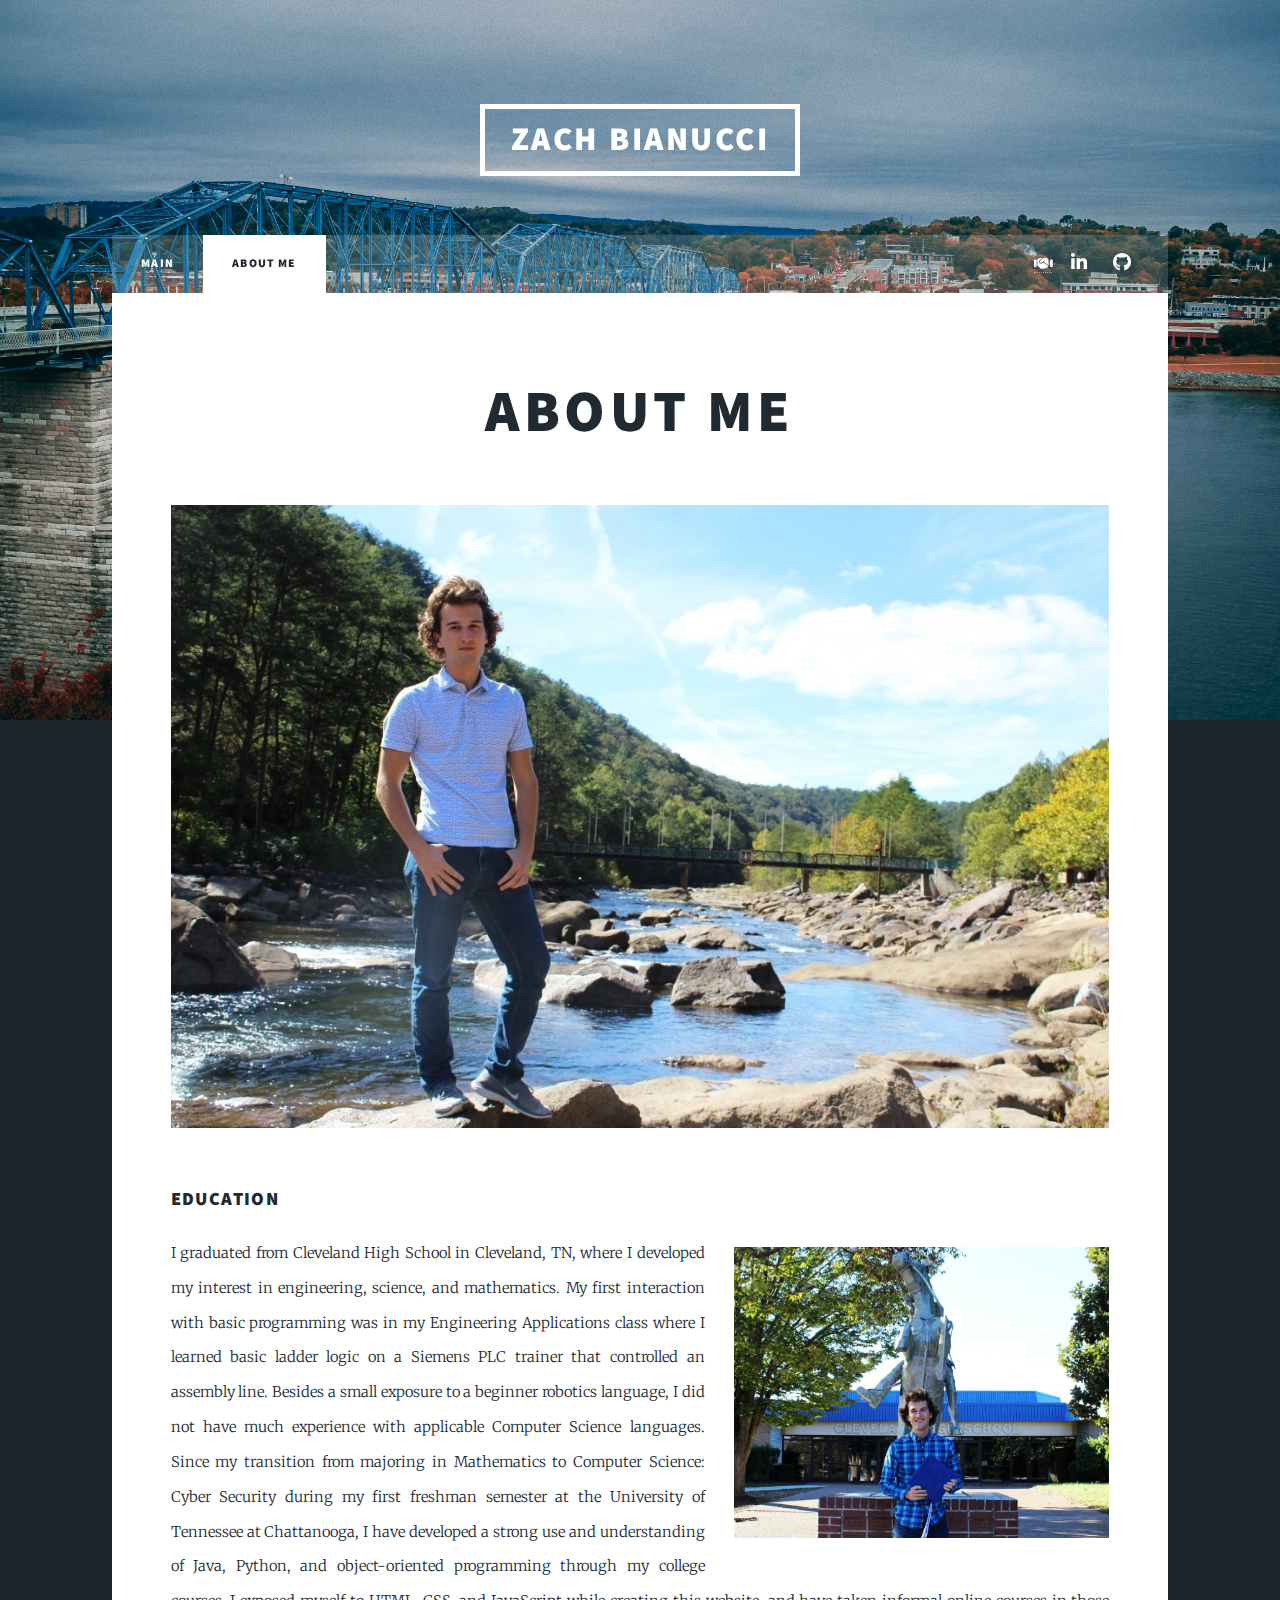
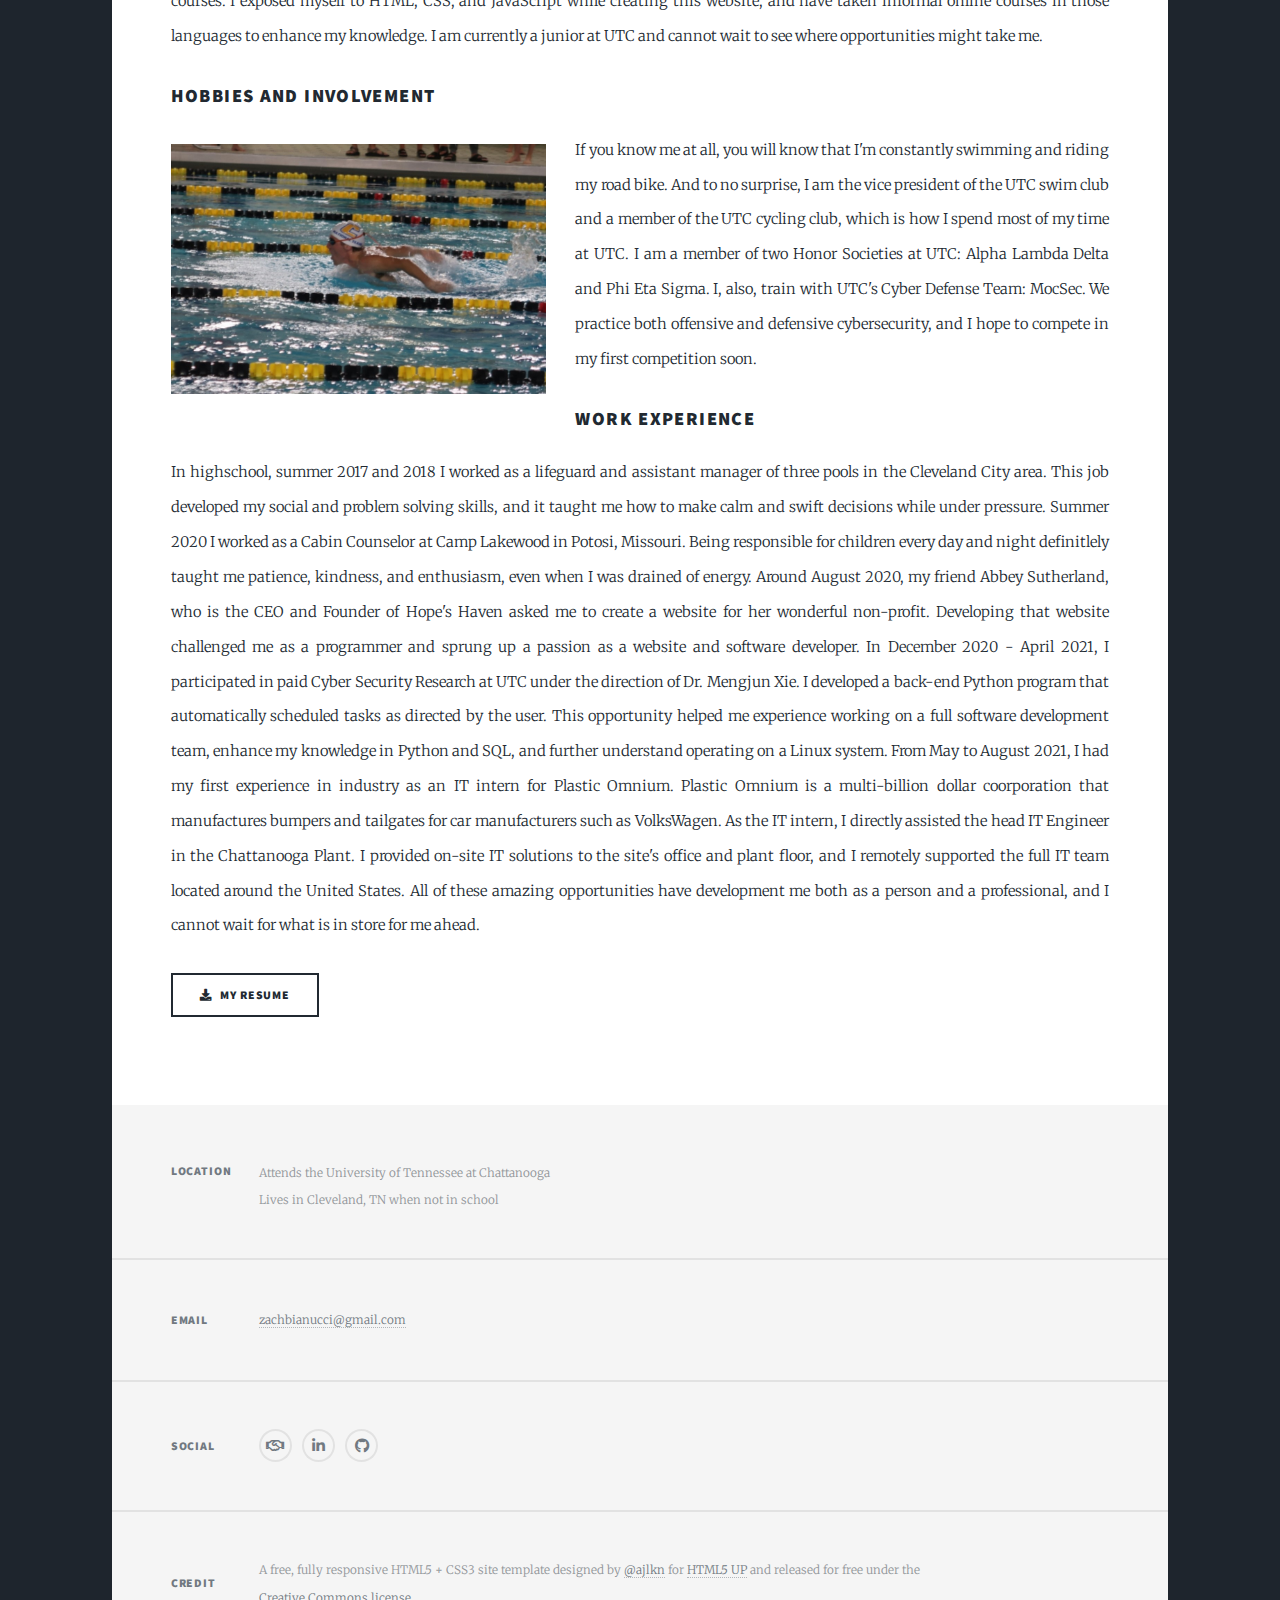
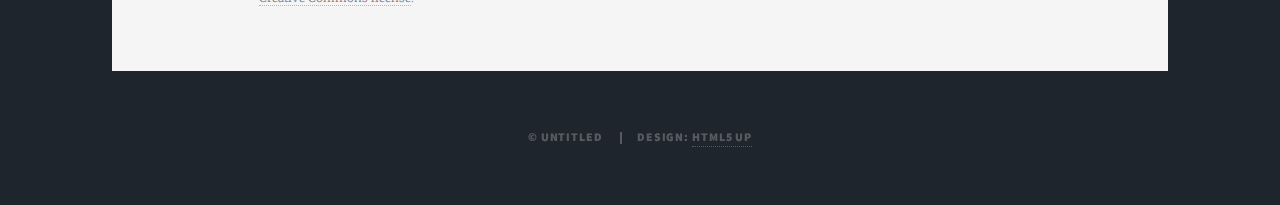
==== aboutMe.html @ c4f916c7 "updating the website to include Galaxy Defenders" ====
<!DOCTYPE html>
<!--
	ABOUT ME PAGE
	Massively by HTML5 UP
	html5up.net | @ajlkn
	Free for personal and commercial use under the CCA 3.0 license (html5up.net/license)
-->
<html>
  <head>
    <title>About Me</title>
    <meta charset="utf-8" />
    <meta
      name="viewport"
      content="width=device-width, initial-scale=1, user-scalable=no"
    />
    <link rel="stylesheet" href="assets/css/main.css" />
    <noscript>
      <link rel="stylesheet" href="assets/css/noscript.css"
    /></noscript>
    <link rel="shortcut icon" type="image/png" href="images/LogoZB-pic.png" />
  </head>

  <body class="is-preload">
    <!-- Wrapper -->
    <div id="wrapper">
      <!-- Header -->
      <header id="header">
        <a href="index.html" class="logo">Zach Bianucci</a>
      </header>

      <!-- Nav -->
      <nav id="nav">
        <ul class="links">
          <li><a href="index.html#title">Main</a></li>
          <li class="active"><a href="aboutMe.html#title">About Me</a></li>
        </ul>
        <ul class="icons">
          <li>
            <a
              href="https://utc.joinhandshake.com/users/21955273"
              class="fas fa-handshake"
              target="_blank"
              ><span class="label"></span
            ></a>
          </li>
          <li>
            <a
              href="https://linkedin.com/in/zach-bianucci"
              class="icon brands fa-linkedin-in"
              target="_blank"
              alt="Linked In"
              ><span class="label"></span
            ></a>
          </li>
          <li>
            <a
              href="https://github.com/zbianucci"
              class="icon brands fa-github"
              target="_blank"
              ><span class="label">GitHub</span></a
            >
          </li>
        </ul>
      </nav>

      <!-- Main -->
      <div id="main">
        <!-- Post -->
        <section class="post">
          <header class="major">
            <h1 id="title">About Me<br /></h1>
          </header>

          <!--Profile picture-->
          <div class="image main">
            <img src="images/AboutMeProfile.jpg" alt="" />
          </div>

          <h3>Education</h3>
          <!--Education-->
          <p>
            <span class="image right"
              ><img src="images/Graduation.jpg" alt="" /></span
            >I graduated from Cleveland High School in Cleveland, TN, where I
            developed my interest in engineering, science, and mathematics. My
            first interaction with basic programming was in my Engineering
            Applications class where I learned basic ladder logic on a Siemens
            PLC trainer that controlled an assembly line. Besides a small
            exposure to a beginner robotics language, I did not have much
            experience with applicable Computer Science languages. Since my
            transition from majoring in Mathematics to Computer Science: Cyber
            Security during my first freshman semester at the University of
            Tennessee at Chattanooga, I have developed a strong use and
            understanding of Java, Python, and object-oriented programming
            through my college courses. I exposed myself to HTML, CSS, and
            JavaScript while creating this website, and have taken informal
            online courses in those languages to enhance my knowledge. I am
            currently a junior at UTC and cannot wait to see where opportunities
            might take me.
          </p>
          <h3>Hobbies and Involvement</h3>
          <p>
            <span class="image left"
              ><img src="images/Swimming.jpg" alt=""
            /></span>
            If you know me at all, you will know that I'm constantly swimming
            and riding my road bike. And to no surprise, I am the vice president
            of the UTC swim club and a member of the UTC cycling club, which is
            how I spend most of my time at UTC. I am a member of two Honor
            Societies at UTC: Alpha Lambda Delta and Phi Eta Sigma. I, also,
            train with UTC's Cyber Defense Team: MocSec. We practice both
            offensive and defensive cybersecurity, and I hope to compete in my
            first competition soon.
          </p>
          <h3>Work Experience</h3>
          <p>
            In highschool, summer 2017 and 2018 I worked as a lifeguard and
            assistant manager of three pools in the Cleveland City area. This
            job developed my social and problem solving skills, and it taught me
            how to make calm and swift decisions while under pressure. Summer
            2020 I worked as a Cabin Counselor at Camp Lakewood in Potosi,
            Missouri. Being responsible for children every day and night
            definitlely taught me patience, kindness, and enthusiasm, even when
            I was drained of energy. Around August 2020, my friend Abbey
            Sutherland, who is the CEO and Founder of Hope's Haven asked me to
            create a website for her wonderful non-profit. Developing that
            website challenged me as a programmer and sprung up a passion as a
            website and software developer. In December 2020 - April 2021, I
            participated in paid Cyber Security Research at UTC under the
            direction of Dr. Mengjun Xie. I developed a back-end Python program
            that automatically scheduled tasks as directed by the user. This
            opportunity helped me experience working on a full software
            development team, enhance my knowledge in Python and SQL, and
            further understand operating on a Linux system. From May to August
            2021, I had my first experience in industry as an IT intern for
            Plastic Omnium. Plastic Omnium is a multi-billion dollar
            coorporation that manufactures bumpers and tailgates for car
            manufacturers such as VolksWagen. As the IT intern, I directly
            assisted the head IT Engineer in the Chattanooga Plant. I provided
            on-site IT solutions to the site's office and plant floor, and I
            remotely supported the full IT team located around the United
            States. All of these amazing opportunities have development me both
            as a person and a professional, and I cannot wait for what is in
            store for me ahead.
          </p>
          <ul class="actions">
            <li>
              <a
                href="https://zbianucci.github.io/files/ZachBianucciResume.pdf"
                class="button icon solid fa-download"
                target="_blank"
                >My Resume</a
              >
            </li>
          </ul>
        </section>
      </div>

      <footer id="footer">
        <section class="split contact">
          <section class="alt">
            <h3>Location</h3>
            <p>
              Attends the University of Tennessee at Chattanooga<br />
              Lives in Cleveland, TN when not in school
            </p>
          </section>

          <section>
            <h3>Email</h3>
            <p>
              <a href="mailto:zachbianucci@gmail.com">zachbianucci@gmail.com</a>
            </p>
          </section>
          <section>
            <h3>Social</h3>
            <ul class="icons alt">
              <li>
                <a
                  href="https://utc.joinhandshake.com/users/21955273"
                  class="icon fas fa-handshake"
                  target="_blank"
                  ><span class="label">Handshake</span></a
                >
              </li>
              <li>
                <a
                  href="https://linkedin.com/in/zach-bianucci"
                  class="icon brands alt fa-linkedin-in"
                  target="_blank"
                  ><span class="label">Instagram</span></a
                >
              </li>
              <li>
                <a
                  href="https://github.com/zbianucci"
                  class="icon brands alt fa-github"
                  target="_blank"
                  ><span class="label">GitHub</span></a
                >
              </li>
            </ul>
          </section>
          <section>
            <h3>Credit</h3>
            <p>
              A free, fully responsive HTML5 + CSS3 site template designed by
              <a href="https://twitter.com/ajlkn">@ajlkn</a> for
              <a href="https://html5up.net">HTML5 UP</a> and released for free
              under the<br />
              <a href="https://html5up.net/license">Creative Commons license</a
              >.
            </p>
          </section>
        </section>
      </footer>

      <!-- Copyright -->
      <div id="copyright">
        <ul>
          <li>&copy; Untitled</li>
          <li>Design: <a href="https://html5up.net">HTML5 UP</a></li>
        </ul>
      </div>
    </div>

    <!-- Scripts -->
    <script src="assets/js/jquery.min.js"></script>
    <script src="assets/js/jquery.scrollex.min.js"></script>
    <script src="assets/js/jquery.scrolly.min.js"></script>
    <script src="assets/js/browser.min.js"></script>
    <script src="assets/js/breakpoints.min.js"></script>
    <script src="assets/js/util.js"></script>
    <script src="assets/js/main.js"></script>
  </body>
</html>
---- assets/css/main.css ----
@import url(fontawesome-all.min.css);
@import url("https://fonts.googleapis.com/css?family=Merriweather:300,700,300italic,700italic|Source+Sans+Pro:900");

/*
	Massively by HTML5 UP
	html5up.net | @ajlkn
	Free for personal and commercial use under the CCA 3.0 license (html5up.net/license)
*/

html,
body,
div,
span,
applet,
object,
iframe,
h1,
h2,
h3,
h4,
h5,
h6,
p,
blockquote,
pre,
a,
abbr,
acronym,
address,
big,
cite,
code,
del,
dfn,
em,
img,
ins,
kbd,
q,
s,
samp,
small,
strike,
strong,
sub,
sup,
tt,
var,
b,
u,
i,
center,
dl,
dt,
dd,
ol,
ul,
li,
fieldset,
form,
label,
legend,
table,
caption,
tbody,
tfoot,
thead,
tr,
th,
td,
article,
aside,
details,
embed,
figure,
figcaption,
footer,
header,
hgroup,
menu,
nav,
output,
ruby,
section,
summary,
time,
mark,
audio,
video {
  margin: 0;
  padding: 0;
  border: 0;
  font-size: 100%;
  font: inherit;
  vertical-align: baseline;
}

article,
aside,
details,
figcaption,
figure,
footer,
header,
hgroup,
menu,
nav,
section {
  display: block;
}

body {
  line-height: 1;
}

ol,
ul {
  list-style: none;
}

blockquote,
q {
  quotes: none;
}

blockquote:before,
blockquote:after,
q:before,
q:after {
  content: "";
  content: none;
}

table {
  border-collapse: collapse;
  border-spacing: 0;
}

body {
  -webkit-text-size-adjust: none;
}

mark {
  background-color: transparent;
  color: inherit;
}

input::-moz-focus-inner {
  border: 0;
  padding: 0;
}

input,
select,
textarea {
  -moz-appearance: none;
  -webkit-appearance: none;
  -ms-appearance: none;
  appearance: none;
}

/* Basic */

@-ms-viewport {
  width: device-width;
}

body {
  -ms-overflow-style: scrollbar;
}

@media screen and (max-width: 480px) {
  html,
  body {
    min-width: 320px;
  }
}

html {
  box-sizing: border-box;
}

*,
*:before,
*:after {
  box-sizing: inherit;
}

body {
  background-color: #1e252d;
}

body.is-preload *,
body.is-preload *:before,
body.is-preload *:after {
  -moz-animation: none !important;
  -webkit-animation: none !important;
  -ms-animation: none !important;
  animation: none !important;
  -moz-transition: none !important;
  -webkit-transition: none !important;
  -ms-transition: none !important;
  transition: none !important;
}

/* Type */

html {
  font-size: 16pt;
}

@media screen and (max-width: 1680px) {
  html {
    font-size: 12pt;
  }
}

@media screen and (max-width: 1280px) {
  html {
    font-size: 11pt;
  }
}

@media screen and (max-width: 360px) {
  html {
    font-size: 10pt;
  }
}

body {
  color: #212931;
}

body,
input,
select,
textarea {
  font-family: "Merriweather", Georgia, serif;
  font-weight: 300;
  font-size: 1rem;
  line-height: 2.375;
}

a {
  -moz-transition: color 0.2s ease-in-out, background-color 0.2s ease-in-out,
    border-color 0.2s ease-in-out, box-shadow 0.2s ease-in-out;
  -webkit-transition: color 0.2s ease-in-out, background-color 0.2s ease-in-out,
    border-color 0.2s ease-in-out, box-shadow 0.2s ease-in-out;
  -ms-transition: color 0.2s ease-in-out, background-color 0.2s ease-in-out,
    border-color 0.2s ease-in-out, box-shadow 0.2s ease-in-out;
  transition: color 0.2s ease-in-out, background-color 0.2s ease-in-out,
    border-color 0.2s ease-in-out, box-shadow 0.2s ease-in-out;
  border-bottom: dotted 1px;
  text-decoration: none;
}

a:hover {
  border-bottom-color: transparent;
}

strong,
b {
  font-weight: 600;
}

em,
i {
  font-style: italic;
}

p {
  text-align: justify;
  margin: 0 0 2rem 0;
}

h1,
h2,
h3,
h4,
h5,
h6 {
  font-family: "Source Sans Pro", Helvetica, sans-serif;
  font-weight: 900;
  line-height: 1.5;
  letter-spacing: 0.075em;
  text-transform: uppercase;
  margin: 0 0 1rem 0;
}

h1 a,
h2 a,
h3 a,
h4 a,
h5 a,
h6 a {
  border-bottom: 0;
  color: inherit;
  text-decoration: none;
}

h1 {
  font-size: 4rem;
  line-height: 1.1;
  margin: 0 0 2rem 0;
}

h2 {
  font-size: 1.75rem;
  line-height: 1.3;
  margin: 0 0 1.5rem 0;
}

h3 {
  font-size: 1.25rem;
  margin: 0 0 1.5rem 0;
}

h4 {
  font-size: 1rem;
}

h5 {
  font-size: 0.9rem;
}

h6 {
  font-size: 0.8rem;
}

sub {
  font-size: 0.8rem;
  position: relative;
  top: 0.5rem;
}

sup {
  font-size: 0.8rem;
  position: relative;
  top: -0.5rem;
}

blockquote {
  border-left: solid 4px;
  font-style: italic;
  margin: 0 0 2rem 0;
  padding: 0.5rem 0 0.5rem 2rem;
}

code {
  border: solid 2px;
  font-family: "Courier New", monospace;
  font-size: 0.9rem;
  margin: 0 0.25rem;
  padding: 0.25rem 0.65rem;
}

pre {
  -webkit-overflow-scrolling: touch;
  font-family: "Courier New", monospace;
  font-size: 0.9rem;
  margin: 0 0 2rem 0;
}

pre code {
  display: block;
  line-height: 1.75;
  padding: 1rem 1.5rem;
  overflow-x: auto;
}

hr {
  border: 0;
  border-bottom: solid 2px;
  margin: 3rem 0;
}

hr.major {
  margin: 5rem 0;
}

.align-left {
  text-align: left;
}

.align-center {
  text-align: center;
}

.align-right {
  text-align: right;
}

input,
select,
textarea {
  color: #212931;
}

a {
  color: #212931;
  border-bottom-color: rgba(33, 41, 49, 0.5);
}

a:hover {
  border-bottom-color: transparent;
  color: #18bfef !important;
}

strong,
b {
  color: #212931;
}

h1,
h2,
h3,
h4,
h5,
h6 {
  color: #212931;
}

blockquote {
  border-left-color: #eeeeee;
}

code {
  background: rgba(220, 220, 220, 0.25);
  border-color: #eeeeee;
}

hr {
  border-bottom-color: #eeeeee;
}

/* Row */

.row {
  display: flex;
  flex-wrap: wrap;
  box-sizing: border-box;
  align-items: stretch;
}

.row > * {
  box-sizing: border-box;
}

.row.gtr-uniform > * > :last-child {
  margin-bottom: 0;
}

.row.aln-left {
  justify-content: flex-start;
}

.row.aln-center {
  justify-content: center;
}

.row.aln-right {
  justify-content: flex-end;
}

.row.aln-top {
  align-items: flex-start;
}

.row.aln-middle {
  align-items: center;
}

.row.aln-bottom {
  align-items: flex-end;
}

.row > .imp {
  order: -1;
}

.row > .col-1 {
  width: 8.33333%;
}

.row > .off-1 {
  margin-left: 8.33333%;
}

.row > .col-2 {
  width: 16.66667%;
}

.row > .off-2 {
  margin-left: 16.66667%;
}

.row > .col-3 {
  width: 25%;
}

.row > .off-3 {
  margin-left: 25%;
}

.row > .col-4 {
  width: 33.33333%;
}

.row > .off-4 {
  margin-left: 33.33333%;
}

.row > .col-5 {
  width: 41.66667%;
}

.row > .off-5 {
  margin-left: 41.66667%;
}

.row > .col-6 {
  width: 50%;
}

.row > .off-6 {
  margin-left: 50%;
}

.row > .col-7 {
  width: 58.33333%;
}

.row > .off-7 {
  margin-left: 58.33333%;
}

.row > .col-8 {
  width: 66.66667%;
}

.row > .off-8 {
  margin-left: 66.66667%;
}

.row > .col-9 {
  width: 75%;
}

.row > .off-9 {
  margin-left: 75%;
}

.row > .col-10 {
  width: 83.33333%;
}

.row > .off-10 {
  margin-left: 83.33333%;
}

.row > .col-11 {
  width: 91.66667%;
}

.row > .off-11 {
  margin-left: 91.66667%;
}

.row > .col-12 {
  width: 100%;
}

.row > .off-12 {
  margin-left: 100%;
}

.row.gtr-0 {
  margin-top: 0;
  margin-left: 0rem;
}

.row.gtr-0 > * {
  padding: 0 0 0 0rem;
}

.row.gtr-0.gtr-uniform {
  margin-top: 0rem;
}

.row.gtr-0.gtr-uniform > * {
  padding-top: 0rem;
}

.row.gtr-25 {
  margin-top: 0;
  margin-left: -0.375rem;
}

.row.gtr-25 > * {
  padding: 0 0 0 0.375rem;
}

.row.gtr-25.gtr-uniform {
  margin-top: -0.375rem;
}

.row.gtr-25.gtr-uniform > * {
  padding-top: 0.375rem;
}

.row.gtr-50 {
  margin-top: 0;
  margin-left: -0.75rem;
}

.row.gtr-50 > * {
  padding: 0 0 0 0.75rem;
}

.row.gtr-50.gtr-uniform {
  margin-top: -0.75rem;
}

.row.gtr-50.gtr-uniform > * {
  padding-top: 0.75rem;
}

.row {
  margin-top: 0;
  margin-left: -1.5rem;
}

.row > * {
  padding: 0 0 0 1.5rem;
}

.row.gtr-uniform {
  margin-top: -1.5rem;
}

.row.gtr-uniform > * {
  padding-top: 1.5rem;
}

.row.gtr-150 {
  margin-top: 0;
  margin-left: -2.25rem;
}

.row.gtr-150 > * {
  padding: 0 0 0 2.25rem;
}

.row.gtr-150.gtr-uniform {
  margin-top: -2.25rem;
}

.row.gtr-150.gtr-uniform > * {
  padding-top: 2.25rem;
}

.row.gtr-200 {
  margin-top: 0;
  margin-left: -3rem;
}

.row.gtr-200 > * {
  padding: 0 0 0 3rem;
}

.row.gtr-200.gtr-uniform {
  margin-top: -3rem;
}

.row.gtr-200.gtr-uniform > * {
  padding-top: 3rem;
}

@media screen and (max-width: 1680px) {
  .row {
    display: flex;
    flex-wrap: wrap;
    box-sizing: border-box;
    align-items: stretch;
  }

  .row > * {
    box-sizing: border-box;
  }

  .row.gtr-uniform > * > :last-child {
    margin-bottom: 0;
  }

  .row.aln-left {
    justify-content: flex-start;
  }

  .row.aln-center {
    justify-content: center;
  }

  .row.aln-right {
    justify-content: flex-end;
  }

  .row.aln-top {
    align-items: flex-start;
  }

  .row.aln-middle {
    align-items: center;
  }

  .row.aln-bottom {
    align-items: flex-end;
  }

  .row > .imp-xlarge {
    order: -1;
  }

  .row > .col-1-xlarge {
    width: 8.33333%;
  }

  .row > .off-1-xlarge {
    margin-left: 8.33333%;
  }

  .row > .col-2-xlarge {
    width: 16.66667%;
  }

  .row > .off-2-xlarge {
    margin-left: 16.66667%;
  }

  .row > .col-3-xlarge {
    width: 25%;
  }

  .row > .off-3-xlarge {
    margin-left: 25%;
  }

  .row > .col-4-xlarge {
    width: 33.33333%;
  }

  .row > .off-4-xlarge {
    margin-left: 33.33333%;
  }

  .row > .col-5-xlarge {
    width: 41.66667%;
  }

  .row > .off-5-xlarge {
    margin-left: 41.66667%;
  }

  .row > .col-6-xlarge {
    width: 50%;
  }

  .row > .off-6-xlarge {
    margin-left: 50%;
  }

  .row > .col-7-xlarge {
    width: 58.33333%;
  }

  .row > .off-7-xlarge {
    margin-left: 58.33333%;
  }

  .row > .col-8-xlarge {
    width: 66.66667%;
  }

  .row > .off-8-xlarge {
    margin-left: 66.66667%;
  }

  .row > .col-9-xlarge {
    width: 75%;
  }

  .row > .off-9-xlarge {
    margin-left: 75%;
  }

  .row > .col-10-xlarge {
    width: 83.33333%;
  }

  .row > .off-10-xlarge {
    margin-left: 83.33333%;
  }

  .row > .col-11-xlarge {
    width: 91.66667%;
  }

  .row > .off-11-xlarge {
    margin-left: 91.66667%;
  }

  .row > .col-12-xlarge {
    width: 100%;
  }

  .row > .off-12-xlarge {
    margin-left: 100%;
  }

  .row.gtr-0 {
    margin-top: 0;
    margin-left: 0rem;
  }

  .row.gtr-0 > * {
    padding: 0 0 0 0rem;
  }

  .row.gtr-0.gtr-uniform {
    margin-top: 0rem;
  }

  .row.gtr-0.gtr-uniform > * {
    padding-top: 0rem;
  }

  .row.gtr-25 {
    margin-top: 0;
    margin-left: -0.375rem;
  }

  .row.gtr-25 > * {
    padding: 0 0 0 0.375rem;
  }

  .row.gtr-25.gtr-uniform {
    margin-top: -0.375rem;
  }

  .row.gtr-25.gtr-uniform > * {
    padding-top: 0.375rem;
  }

  .row.gtr-50 {
    margin-top: 0;
    margin-left: -0.75rem;
  }

  .row.gtr-50 > * {
    padding: 0 0 0 0.75rem;
  }

  .row.gtr-50.gtr-uniform {
    margin-top: -0.75rem;
  }

  .row.gtr-50.gtr-uniform > * {
    padding-top: 0.75rem;
  }

  .row {
    margin-top: 0;
    margin-left: -1.5rem;
  }

  .row > * {
    padding: 0 0 0 1.5rem;
  }

  .row.gtr-uniform {
    margin-top: -1.5rem;
  }

  .row.gtr-uniform > * {
    padding-top: 1.5rem;
  }

  .row.gtr-150 {
    margin-top: 0;
    margin-left: -2.25rem;
  }

  .row.gtr-150 > * {
    padding: 0 0 0 2.25rem;
  }

  .row.gtr-150.gtr-uniform {
    margin-top: -2.25rem;
  }

  .row.gtr-150.gtr-uniform > * {
    padding-top: 2.25rem;
  }

  .row.gtr-200 {
    margin-top: 0;
    margin-left: -3rem;
  }

  .row.gtr-200 > * {
    padding: 0 0 0 3rem;
  }

  .row.gtr-200.gtr-uniform {
    margin-top: -3rem;
  }

  .row.gtr-200.gtr-uniform > * {
    padding-top: 3rem;
  }
}

@media screen and (max-width: 1280px) {
  .row {
    display: flex;
    flex-wrap: wrap;
    box-sizing: border-box;
    align-items: stretch;
  }

  .row > * {
    box-sizing: border-box;
  }

  .row.gtr-uniform > * > :last-child {
    margin-bottom: 0;
  }

  .row.aln-left {
    justify-content: flex-start;
  }

  .row.aln-center {
    justify-content: center;
  }

  .row.aln-right {
    justify-content: flex-end;
  }

  .row.aln-top {
    align-items: flex-start;
  }

  .row.aln-middle {
    align-items: center;
  }

  .row.aln-bottom {
    align-items: flex-end;
  }

  .row > .imp-large {
    order: -1;
  }

  .row > .col-1-large {
    width: 8.33333%;
  }

  .row > .off-1-large {
    margin-left: 8.33333%;
  }

  .row > .col-2-large {
    width: 16.66667%;
  }

  .row > .off-2-large {
    margin-left: 16.66667%;
  }

  .row > .col-3-large {
    width: 25%;
  }

  .row > .off-3-large {
    margin-left: 25%;
  }

  .row > .col-4-large {
    width: 33.33333%;
  }

  .row > .off-4-large {
    margin-left: 33.33333%;
  }

  .row > .col-5-large {
    width: 41.66667%;
  }

  .row > .off-5-large {
    margin-left: 41.66667%;
  }

  .row > .col-6-large {
    width: 50%;
  }

  .row > .off-6-large {
    margin-left: 50%;
  }

  .row > .col-7-large {
    width: 58.33333%;
  }

  .row > .off-7-large {
    margin-left: 58.33333%;
  }

  .row > .col-8-large {
    width: 66.66667%;
  }

  .row > .off-8-large {
    margin-left: 66.66667%;
  }

  .row > .col-9-large {
    width: 75%;
  }

  .row > .off-9-large {
    margin-left: 75%;
  }

  .row > .col-10-large {
    width: 83.33333%;
  }

  .row > .off-10-large {
    margin-left: 83.33333%;
  }

  .row > .col-11-large {
    width: 91.66667%;
  }

  .row > .off-11-large {
    margin-left: 91.66667%;
  }

  .row > .col-12-large {
    width: 100%;
  }

  .row > .off-12-large {
    margin-left: 100%;
  }

  .row.gtr-0 {
    margin-top: 0;
    margin-left: 0rem;
  }

  .row.gtr-0 > * {
    padding: 0 0 0 0rem;
  }

  .row.gtr-0.gtr-uniform {
    margin-top: 0rem;
  }

  .row.gtr-0.gtr-uniform > * {
    padding-top: 0rem;
  }

  .row.gtr-25 {
    margin-top: 0;
    margin-left: -0.375rem;
  }

  .row.gtr-25 > * {
    padding: 0 0 0 0.375rem;
  }

  .row.gtr-25.gtr-uniform {
    margin-top: -0.375rem;
  }

  .row.gtr-25.gtr-uniform > * {
    padding-top: 0.375rem;
  }

  .row.gtr-50 {
    margin-top: 0;
    margin-left: -0.75rem;
  }

  .row.gtr-50 > * {
    padding: 0 0 0 0.75rem;
  }

  .row.gtr-50.gtr-uniform {
    margin-top: -0.75rem;
  }

  .row.gtr-50.gtr-uniform > * {
    padding-top: 0.75rem;
  }

  .row {
    margin-top: 0;
    margin-left: -1.5rem;
  }

  .row > * {
    padding: 0 0 0 1.5rem;
  }

  .row.gtr-uniform {
    margin-top: -1.5rem;
  }

  .row.gtr-uniform > * {
    padding-top: 1.5rem;
  }

  .row.gtr-150 {
    margin-top: 0;
    margin-left: -2.25rem;
  }

  .row.gtr-150 > * {
    padding: 0 0 0 2.25rem;
  }

  .row.gtr-150.gtr-uniform {
    margin-top: -2.25rem;
  }

  .row.gtr-150.gtr-uniform > * {
    padding-top: 2.25rem;
  }

  .row.gtr-200 {
    margin-top: 0;
    margin-left: -3rem;
  }

  .row.gtr-200 > * {
    padding: 0 0 0 3rem;
  }

  .row.gtr-200.gtr-uniform {
    margin-top: -3rem;
  }

  .row.gtr-200.gtr-uniform > * {
    padding-top: 3rem;
  }
}

@media screen and (max-width: 980px) {
  .row {
    display: flex;
    flex-wrap: wrap;
    box-sizing: border-box;
    align-items: stretch;
  }

  .row > * {
    box-sizing: border-box;
  }

  .row.gtr-uniform > * > :last-child {
    margin-bottom: 0;
  }

  .row.aln-left {
    justify-content: flex-start;
  }

  .row.aln-center {
    justify-content: center;
  }

  .row.aln-right {
    justify-content: flex-end;
  }

  .row.aln-top {
    align-items: flex-start;
  }

  .row.aln-middle {
    align-items: center;
  }

  .row.aln-bottom {
    align-items: flex-end;
  }

  .row > .imp-medium {
    order: -1;
  }

  .row > .col-1-medium {
    width: 8.33333%;
  }

  .row > .off-1-medium {
    margin-left: 8.33333%;
  }

  .row > .col-2-medium {
    width: 16.66667%;
  }

  .row > .off-2-medium {
    margin-left: 16.66667%;
  }

  .row > .col-3-medium {
    width: 25%;
  }

  .row > .off-3-medium {
    margin-left: 25%;
  }

  .row > .col-4-medium {
    width: 33.33333%;
  }

  .row > .off-4-medium {
    margin-left: 33.33333%;
  }

  .row > .col-5-medium {
    width: 41.66667%;
  }

  .row > .off-5-medium {
    margin-left: 41.66667%;
  }

  .row > .col-6-medium {
    width: 50%;
  }

  .row > .off-6-medium {
    margin-left: 50%;
  }

  .row > .col-7-medium {
    width: 58.33333%;
  }

  .row > .off-7-medium {
    margin-left: 58.33333%;
  }

  .row > .col-8-medium {
    width: 66.66667%;
  }

  .row > .off-8-medium {
    margin-left: 66.66667%;
  }

  .row > .col-9-medium {
    width: 75%;
  }

  .row > .off-9-medium {
    margin-left: 75%;
  }

  .row > .col-10-medium {
    width: 83.33333%;
  }

  .row > .off-10-medium {
    margin-left: 83.33333%;
  }

  .row > .col-11-medium {
    width: 91.66667%;
  }

  .row > .off-11-medium {
    margin-left: 91.66667%;
  }

  .row > .col-12-medium {
    width: 100%;
  }

  .row > .off-12-medium {
    margin-left: 100%;
  }

  .row.gtr-0 {
    margin-top: 0;
    margin-left: 0rem;
  }

  .row.gtr-0 > * {
    padding: 0 0 0 0rem;
  }

  .row.gtr-0.gtr-uniform {
    margin-top: 0rem;
  }

  .row.gtr-0.gtr-uniform > * {
    padding-top: 0rem;
  }

  .row.gtr-25 {
    margin-top: 0;
    margin-left: -0.375rem;
  }

  .row.gtr-25 > * {
    padding: 0 0 0 0.375rem;
  }

  .row.gtr-25.gtr-uniform {
    margin-top: -0.375rem;
  }

  .row.gtr-25.gtr-uniform > * {
    padding-top: 0.375rem;
  }

  .row.gtr-50 {
    margin-top: 0;
    margin-left: -0.75rem;
  }

  .row.gtr-50 > * {
    padding: 0 0 0 0.75rem;
  }

  .row.gtr-50.gtr-uniform {
    margin-top: -0.75rem;
  }

  .row.gtr-50.gtr-uniform > * {
    padding-top: 0.75rem;
  }

  .row {
    margin-top: 0;
    margin-left: -1.5rem;
  }

  .row > * {
    padding: 0 0 0 1.5rem;
  }

  .row.gtr-uniform {
    margin-top: -1.5rem;
  }

  .row.gtr-uniform > * {
    padding-top: 1.5rem;
  }

  .row.gtr-150 {
    margin-top: 0;
    margin-left: -2.25rem;
  }

  .row.gtr-150 > * {
    padding: 0 0 0 2.25rem;
  }

  .row.gtr-150.gtr-uniform {
    margin-top: -2.25rem;
  }

  .row.gtr-150.gtr-uniform > * {
    padding-top: 2.25rem;
  }

  .row.gtr-200 {
    margin-top: 0;
    margin-left: -3rem;
  }

  .row.gtr-200 > * {
    padding: 0 0 0 3rem;
  }

  .row.gtr-200.gtr-uniform {
    margin-top: -3rem;
  }

  .row.gtr-200.gtr-uniform > * {
    padding-top: 3rem;
  }
}

@media screen and (max-width: 736px) {
  .row {
    display: flex;
    flex-wrap: wrap;
    box-sizing: border-box;
    align-items: stretch;
  }

  .row > * {
    box-sizing: border-box;
  }

  .row.gtr-uniform > * > :last-child {
    margin-bottom: 0;
  }

  .row.aln-left {
    justify-content: flex-start;
  }

  .row.aln-center {
    justify-content: center;
  }

  .row.aln-right {
    justify-content: flex-end;
  }

  .row.aln-top {
    align-items: flex-start;
  }

  .row.aln-middle {
    align-items: center;
  }

  .row.aln-bottom {
    align-items: flex-end;
  }

  .row > .imp-small {
    order: -1;
  }

  .row > .col-1-small {
    width: 8.33333%;
  }

  .row > .off-1-small {
    margin-left: 8.33333%;
  }

  .row > .col-2-small {
    width: 16.66667%;
  }

  .row > .off-2-small {
    margin-left: 16.66667%;
  }

  .row > .col-3-small {
    width: 25%;
  }

  .row > .off-3-small {
    margin-left: 25%;
  }

  .row > .col-4-small {
    width: 33.33333%;
  }

  .row > .off-4-small {
    margin-left: 33.33333%;
  }

  .row > .col-5-small {
    width: 41.66667%;
  }

  .row > .off-5-small {
    margin-left: 41.66667%;
  }

  .row > .col-6-small {
    width: 50%;
  }

  .row > .off-6-small {
    margin-left: 50%;
  }

  .row > .col-7-small {
    width: 58.33333%;
  }

  .row > .off-7-small {
    margin-left: 58.33333%;
  }

  .row > .col-8-small {
    width: 66.66667%;
  }

  .row > .off-8-small {
    margin-left: 66.66667%;
  }

  .row > .col-9-small {
    width: 75%;
  }

  .row > .off-9-small {
    margin-left: 75%;
  }

  .row > .col-10-small {
    width: 83.33333%;
  }

  .row > .off-10-small {
    margin-left: 83.33333%;
  }

  .row > .col-11-small {
    width: 91.66667%;
  }

  .row > .off-11-small {
    margin-left: 91.66667%;
  }

  .row > .col-12-small {
    width: 100%;
  }

  .row > .off-12-small {
    margin-left: 100%;
  }

  .row.gtr-0 {
    margin-top: 0;
    margin-left: 0rem;
  }

  .row.gtr-0 > * {
    padding: 0 0 0 0rem;
  }

  .row.gtr-0.gtr-uniform {
    margin-top: 0rem;
  }

  .row.gtr-0.gtr-uniform > * {
    padding-top: 0rem;
  }

  .row.gtr-25 {
    margin-top: 0;
    margin-left: -0.375rem;
  }

  .row.gtr-25 > * {
    padding: 0 0 0 0.375rem;
  }

  .row.gtr-25.gtr-uniform {
    margin-top: -0.375rem;
  }

  .row.gtr-25.gtr-uniform > * {
    padding-top: 0.375rem;
  }

  .row.gtr-50 {
    margin-top: 0;
    margin-left: -0.75rem;
  }

  .row.gtr-50 > * {
    padding: 0 0 0 0.75rem;
  }

  .row.gtr-50.gtr-uniform {
    margin-top: -0.75rem;
  }

  .row.gtr-50.gtr-uniform > * {
    padding-top: 0.75rem;
  }

  .row {
    margin-top: 0;
    margin-left: -1.5rem;
  }

  .row > * {
    padding: 0 0 0 1.5rem;
  }

  .row.gtr-uniform {
    margin-top: -1.5rem;
  }

  .row.gtr-uniform > * {
    padding-top: 1.5rem;
  }

  .row.gtr-150 {
    margin-top: 0;
    margin-left: -2.25rem;
  }

  .row.gtr-150 > * {
    padding: 0 0 0 2.25rem;
  }

  .row.gtr-150.gtr-uniform {
    margin-top: -2.25rem;
  }

  .row.gtr-150.gtr-uniform > * {
    padding-top: 2.25rem;
  }

  .row.gtr-200 {
    margin-top: 0;
    margin-left: -3rem;
  }

  .row.gtr-200 > * {
    padding: 0 0 0 3rem;
  }

  .row.gtr-200.gtr-uniform {
    margin-top: -3rem;
  }

  .row.gtr-200.gtr-uniform > * {
    padding-top: 3rem;
  }
}

@media screen and (max-width: 480px) {
  .row {
    display: flex;
    flex-wrap: wrap;
    box-sizing: border-box;
    align-items: stretch;
  }

  .row > * {
    box-sizing: border-box;
  }

  .row.gtr-uniform > * > :last-child {
    margin-bottom: 0;
  }

  .row.aln-left {
    justify-content: flex-start;
  }

  .row.aln-center {
    justify-content: center;
  }

  .row.aln-right {
    justify-content: flex-end;
  }

  .row.aln-top {
    align-items: flex-start;
  }

  .row.aln-middle {
    align-items: center;
  }

  .row.aln-bottom {
    align-items: flex-end;
  }

  .row > .imp-xsmall {
    order: -1;
  }

  .row > .col-1-xsmall {
    width: 8.33333%;
  }

  .row > .off-1-xsmall {
    margin-left: 8.33333%;
  }

  .row > .col-2-xsmall {
    width: 16.66667%;
  }

  .row > .off-2-xsmall {
    margin-left: 16.66667%;
  }

  .row > .col-3-xsmall {
    width: 25%;
  }

  .row > .off-3-xsmall {
    margin-left: 25%;
  }

  .row > .col-4-xsmall {
    width: 33.33333%;
  }

  .row > .off-4-xsmall {
    margin-left: 33.33333%;
  }

  .row > .col-5-xsmall {
    width: 41.66667%;
  }

  .row > .off-5-xsmall {
    margin-left: 41.66667%;
  }

  .row > .col-6-xsmall {
    width: 50%;
  }

  .row > .off-6-xsmall {
    margin-left: 50%;
  }

  .row > .col-7-xsmall {
    width: 58.33333%;
  }

  .row > .off-7-xsmall {
    margin-left: 58.33333%;
  }

  .row > .col-8-xsmall {
    width: 66.66667%;
  }

  .row > .off-8-xsmall {
    margin-left: 66.66667%;
  }

  .row > .col-9-xsmall {
    width: 75%;
  }

  .row > .off-9-xsmall {
    margin-left: 75%;
  }

  .row > .col-10-xsmall {
    width: 83.33333%;
  }

  .row > .off-10-xsmall {
    margin-left: 83.33333%;
  }

  .row > .col-11-xsmall {
    width: 91.66667%;
  }

  .row > .off-11-xsmall {
    margin-left: 91.66667%;
  }

  .row > .col-12-xsmall {
    width: 100%;
  }

  .row > .off-12-xsmall {
    margin-left: 100%;
  }

  .row.gtr-0 {
    margin-top: 0;
    margin-left: 0rem;
  }

  .row.gtr-0 > * {
    padding: 0 0 0 0rem;
  }

  .row.gtr-0.gtr-uniform {
    margin-top: 0rem;
  }

  .row.gtr-0.gtr-uniform > * {
    padding-top: 0rem;
  }

  .row.gtr-25 {
    margin-top: 0;
    margin-left: -0.375rem;
  }

  .row.gtr-25 > * {
    padding: 0 0 0 0.375rem;
  }

  .row.gtr-25.gtr-uniform {
    margin-top: -0.375rem;
  }

  .row.gtr-25.gtr-uniform > * {
    padding-top: 0.375rem;
  }

  .row.gtr-50 {
    margin-top: 0;
    margin-left: -0.75rem;
  }

  .row.gtr-50 > * {
    padding: 0 0 0 0.75rem;
  }

  .row.gtr-50.gtr-uniform {
    margin-top: -0.75rem;
  }

  .row.gtr-50.gtr-uniform > * {
    padding-top: 0.75rem;
  }

  .row {
    margin-top: 0;
    margin-left: -1.5rem;
  }

  .row > * {
    padding: 0 0 0 1.5rem;
  }

  .row.gtr-uniform {
    margin-top: -1.5rem;
  }

  .row.gtr-uniform > * {
    padding-top: 1.5rem;
  }

  .row.gtr-150 {
    margin-top: 0;
    margin-left: -2.25rem;
  }

  .row.gtr-150 > * {
    padding: 0 0 0 2.25rem;
  }

  .row.gtr-150.gtr-uniform {
    margin-top: -2.25rem;
  }

  .row.gtr-150.gtr-uniform > * {
    padding-top: 2.25rem;
  }

  .row.gtr-200 {
    margin-top: 0;
    margin-left: -3rem;
  }

  .row.gtr-200 > * {
    padding: 0 0 0 3rem;
  }

  .row.gtr-200.gtr-uniform {
    margin-top: -3rem;
  }

  .row.gtr-200.gtr-uniform > * {
    padding-top: 3rem;
  }
}

@media screen and (max-width: 360px) {
  .row {
    display: flex;
    flex-wrap: wrap;
    box-sizing: border-box;
    align-items: stretch;
  }

  .row > * {
    box-sizing: border-box;
  }

  .row.gtr-uniform > * > :last-child {
    margin-bottom: 0;
  }

  .row.aln-left {
    justify-content: flex-start;
  }

  .row.aln-center {
    justify-content: center;
  }

  .row.aln-right {
    justify-content: flex-end;
  }

  .row.aln-top {
    align-items: flex-start;
  }

  .row.aln-middle {
    align-items: center;
  }

  .row.aln-bottom {
    align-items: flex-end;
  }

  .row > .imp-xxsmall {
    order: -1;
  }

  .row > .col-1-xxsmall {
    width: 8.33333%;
  }

  .row > .off-1-xxsmall {
    margin-left: 8.33333%;
  }

  .row > .col-2-xxsmall {
    width: 16.66667%;
  }

  .row > .off-2-xxsmall {
    margin-left: 16.66667%;
  }

  .row > .col-3-xxsmall {
    width: 25%;
  }

  .row > .off-3-xxsmall {
    margin-left: 25%;
  }

  .row > .col-4-xxsmall {
    width: 33.33333%;
  }

  .row > .off-4-xxsmall {
    margin-left: 33.33333%;
  }

  .row > .col-5-xxsmall {
    width: 41.66667%;
  }

  .row > .off-5-xxsmall {
    margin-left: 41.66667%;
  }

  .row > .col-6-xxsmall {
    width: 50%;
  }

  .row > .off-6-xxsmall {
    margin-left: 50%;
  }

  .row > .col-7-xxsmall {
    width: 58.33333%;
  }

  .row > .off-7-xxsmall {
    margin-left: 58.33333%;
  }

  .row > .col-8-xxsmall {
    width: 66.66667%;
  }

  .row > .off-8-xxsmall {
    margin-left: 66.66667%;
  }

  .row > .col-9-xxsmall {
    width: 75%;
  }

  .row > .off-9-xxsmall {
    margin-left: 75%;
  }

  .row > .col-10-xxsmall {
    width: 83.33333%;
  }

  .row > .off-10-xxsmall {
    margin-left: 83.33333%;
  }

  .row > .col-11-xxsmall {
    width: 91.66667%;
  }

  .row > .off-11-xxsmall {
    margin-left: 91.66667%;
  }

  .row > .col-12-xxsmall {
    width: 100%;
  }

  .row > .off-12-xxsmall {
    margin-left: 100%;
  }

  .row.gtr-0 {
    margin-top: 0;
    margin-left: 0rem;
  }

  .row.gtr-0 > * {
    padding: 0 0 0 0rem;
  }

  .row.gtr-0.gtr-uniform {
    margin-top: 0rem;
  }

  .row.gtr-0.gtr-uniform > * {
    padding-top: 0rem;
  }

  .row.gtr-25 {
    margin-top: 0;
    margin-left: -0.375rem;
  }

  .row.gtr-25 > * {
    padding: 0 0 0 0.375rem;
  }

  .row.gtr-25.gtr-uniform {
    margin-top: -0.375rem;
  }

  .row.gtr-25.gtr-uniform > * {
    padding-top: 0.375rem;
  }

  .row.gtr-50 {
    margin-top: 0;
    margin-left: -0.75rem;
  }

  .row.gtr-50 > * {
    padding: 0 0 0 0.75rem;
  }

  .row.gtr-50.gtr-uniform {
    margin-top: -0.75rem;
  }

  .row.gtr-50.gtr-uniform > * {
    padding-top: 0.75rem;
  }

  .row {
    margin-top: 0;
    margin-left: -1.5rem;
  }

  .row > * {
    padding: 0 0 0 1.5rem;
  }

  .row.gtr-uniform {
    margin-top: -1.5rem;
  }

  .row.gtr-uniform > * {
    padding-top: 1.5rem;
  }

  .row.gtr-150 {
    margin-top: 0;
    margin-left: -2.25rem;
  }

  .row.gtr-150 > * {
    padding: 0 0 0 2.25rem;
  }

  .row.gtr-150.gtr-uniform {
    margin-top: -2.25rem;
  }

  .row.gtr-150.gtr-uniform > * {
    padding-top: 2.25rem;
  }

  .row.gtr-200 {
    margin-top: 0;
    margin-left: -3rem;
  }

  .row.gtr-200 > * {
    padding: 0 0 0 3rem;
  }

  .row.gtr-200.gtr-uniform {
    margin-top: -3rem;
  }

  .row.gtr-200.gtr-uniform > * {
    padding-top: 3rem;
  }
}

/* Box */

.box {
  border: solid 2px;
  margin-bottom: 2rem;
  padding: 1.5rem;
}

.box > :last-child,
.box > :last-child > :last-child,
.box > :last-child > :last-child > :last-child {
  margin-bottom: 0;
}

.box.alt {
  border: 0;
  border-radius: 0;
  padding: 0;
}

.box {
  border-color: #eeeeee;
}

/* Button */

input[type="submit"],
input[type="reset"],
input[type="button"],
button,
.button {
  -moz-appearance: none;
  -webkit-appearance: none;
  -ms-appearance: none;
  appearance: none;
  -moz-transition: background-color 0.2s ease-in-out,
    box-shadow 0.2s ease-in-out, color 0.2s ease-in-out;
  -webkit-transition: background-color 0.2s ease-in-out,
    box-shadow 0.2s ease-in-out, color 0.2s ease-in-out;
  -ms-transition: background-color 0.2s ease-in-out, box-shadow 0.2s ease-in-out,
    color 0.2s ease-in-out;
  transition: background-color 0.2s ease-in-out, box-shadow 0.2s ease-in-out,
    color 0.2s ease-in-out;
  border: 0;
  border-radius: 0;
  cursor: pointer;
  display: inline-block;
  font-family: "Source Sans Pro", Helvetica, sans-serif;
  font-size: 0.8rem;
  font-weight: 900;
  letter-spacing: 0.075em;
  height: 3rem;
  line-height: 3rem;
  padding: 0 2rem;
  text-align: center;
  text-decoration: none;
  text-transform: uppercase;
  white-space: nowrap;
}

input[type="submit"].icon:before,
input[type="reset"].icon:before,
input[type="button"].icon:before,
button.icon:before,
.button.icon:before {
  margin-right: 0.5rem;
}

input[type="submit"].icon.solo,
input[type="reset"].icon.solo,
input[type="button"].icon.solo,
button.icon.solo,
.button.icon.solo {
  position: relative;
  width: 4rem;
  height: 4rem;
  line-height: 4rem;
  border-radius: 4rem;
  text-indent: 4rem;
  overflow: hidden;
  padding: 0;
  white-space: nowrap;
}

input[type="submit"].icon.solo:before,
input[type="reset"].icon.solo:before,
input[type="button"].icon.solo:before,
button.icon.solo:before,
.button.icon.solo:before {
  position: absolute;
  display: block;
  top: 0;
  left: 0;
  width: inherit;
  height: inherit;
  line-height: inherit;
  font-size: 1.25rem;
  margin-right: 0;
  text-align: center;
  text-indent: 0;
}

input[type="submit"].fit,
input[type="reset"].fit,
input[type="button"].fit,
button.fit,
.button.fit {
  width: 100%;
}

input[type="submit"].small,
input[type="reset"].small,
input[type="button"].small,
button.small,
.button.small {
  font-size: 0.7rem;
  height: 2.5rem;
  line-height: 2.5rem;
  padding: 0 1.5rem;
}

input[type="submit"].large,
input[type="reset"].large,
input[type="button"].large,
button.large,
.button.large {
  font-size: 0.9rem;
  height: 3.5rem;
  line-height: 3.5rem;
  padding: 0 2.75rem;
}

@media screen and (max-width: 980px) {
  input[type="submit"],
  input[type="reset"],
  input[type="button"],
  button,
  .button {
    font-size: 0.9rem;
    height: 3.25rem;
    line-height: 3.25rem;
  }

  input[type="submit"].large,
  input[type="reset"].large,
  input[type="button"].large,
  button.large,
  .button.large {
    font-size: 1rem;
    height: 3.75rem;
    line-height: 3.75rem;
  }
}

input[type="submit"].disabled,
input[type="submit"]:disabled,
input[type="reset"].disabled,
input[type="reset"]:disabled,
input[type="button"].disabled,
input[type="button"]:disabled,
button.disabled,
button:disabled,
.button.disabled,
.button:disabled {
  pointer-events: none;
  opacity: 0.25;
}

input[type="submit"],
input[type="reset"],
input[type="button"],
button,
.button {
  background-color: transparent;
  box-shadow: inset 0 0 0 2px #212931;
  color: #212931 !important;
}

input[type="submit"]:hover,
input[type="reset"]:hover,
input[type="button"]:hover,
button:hover,
.button:hover {
  box-shadow: inset 0 0 0 2px #18bfef;
  color: #18bfef !important;
}

input[type="submit"].primary,
input[type="reset"].primary,
input[type="button"].primary,
button.primary,
.button.primary {
  background-color: #212931;
  box-shadow: none;
  color: #ffffff !important;
}

input[type="submit"].primary:hover,
input[type="reset"].primary:hover,
input[type="button"].primary:hover,
button.primary:hover,
.button.primary:hover {
  background-color: #18bfef;
}

/* Form */

form {
  margin: 0 0 2rem 0;
}

form > :last-child {
  margin-bottom: 0;
}

form > .fields {
  display: -moz-flex;
  display: -webkit-flex;
  display: -ms-flex;
  display: flex;
  -moz-flex-wrap: wrap;
  -webkit-flex-wrap: wrap;
  -ms-flex-wrap: wrap;
  flex-wrap: wrap;
  width: calc(100% + 3rem);
  margin: -1.5rem 0 2rem -1.5rem;
}

form > .fields > .field {
  -moz-flex-grow: 0;
  -webkit-flex-grow: 0;
  -ms-flex-grow: 0;
  flex-grow: 0;
  -moz-flex-shrink: 0;
  -webkit-flex-shrink: 0;
  -ms-flex-shrink: 0;
  flex-shrink: 0;
  padding: 1.5rem 0 0 1.5rem;
  width: calc(100% - 1.5rem);
}

form > .fields > .field.half {
  width: calc(50% - 0.75rem);
}

form > .fields > .field.third {
  width: calc(100% / 3 - 0.5rem);
}

form > .fields > .field.quarter {
  width: calc(25% - 0.375rem);
}

@media screen and (max-width: 480px) {
  form > .fields {
    width: calc(100% + 3rem);
    margin: -1.5rem 0 2rem -1.5rem;
  }

  form > .fields > .field {
    padding: 1.5rem 0 0 1.5rem;
    width: calc(100% - 1.5rem);
  }

  form > .fields > .field.half {
    width: calc(100% - 1.5rem);
  }

  form > .fields > .field.third {
    width: calc(100% - 1.5rem);
  }

  form > .fields > .field.quarter {
    width: calc(100% - 1.5rem);
  }
}

label {
  display: block;
  font-family: "Source Sans Pro", Helvetica, sans-serif;
  font-weight: 900;
  line-height: 1.5;
  letter-spacing: 0.075em;
  font-size: 0.8rem;
  text-transform: uppercase;
  margin: 0 0 0.75rem 0;
}

@media screen and (max-width: 980px) {
  label {
    font-size: 0.9rem;
  }
}

input[type="text"],
input[type="password"],
input[type="email"],
select,
textarea {
  -moz-appearance: none;
  -webkit-appearance: none;
  -ms-appearance: none;
  appearance: none;
  background: transparent;
  border-radius: 0;
  border: solid 2px;
  color: inherit;
  display: block;
  outline: 0;
  padding: 0 1rem;
  text-decoration: none;
  width: 100%;
}

input[type="text"]:invalid,
input[type="password"]:invalid,
input[type="email"]:invalid,
select:invalid,
textarea:invalid {
  box-shadow: none;
}

select {
  background-size: 1.25rem;
  background-repeat: no-repeat;
  background-position: calc(100% - 1rem) center;
  height: 3rem;
  padding-right: 3rem;
  text-overflow: ellipsis;
}

select:focus::-ms-value {
  background-color: transparent;
}

select::-ms-expand {
  display: none;
}

input[type="text"],
input[type="password"],
input[type="email"],
select {
  height: 3rem;
}

textarea {
  padding: 0.75rem 1rem;
}

input[type="checkbox"],
input[type="radio"] {
  -moz-appearance: none;
  -webkit-appearance: none;
  -ms-appearance: none;
  appearance: none;
  display: block;
  float: left;
  margin-right: -2rem;
  opacity: 0;
  width: 1rem;
  z-index: -1;
}

input[type="checkbox"] + label,
input[type="radio"] + label {
  text-decoration: none;
  cursor: pointer;
  display: inline-block;
  font-size: 1rem;
  letter-spacing: 0;
  font-family: "Merriweather", Georgia, serif;
  text-transform: none;
  font-weight: 300;
  padding-left: 2.8rem;
  padding-right: 1rem;
  position: relative;
}

input[type="checkbox"] + label:before,
input[type="radio"] + label:before {
  -moz-osx-font-smoothing: grayscale;
  -webkit-font-smoothing: antialiased;
  display: inline-block;
  font-style: normal;
  font-variant: normal;
  text-rendering: auto;
  line-height: 1;
  text-transform: none !important;
  font-family: "Font Awesome 5 Free";
  font-weight: 900;
}

input[type="checkbox"] + label:before,
input[type="radio"] + label:before {
  border-radius: 0;
  border: solid 2px;
  content: "";
  display: inline-block;
  font-size: 0.8rem;
  height: 1.8rem;
  left: 0;
  line-height: 1.65rem;
  position: absolute;
  text-align: center;
  top: -0.125rem;
  width: 1.8rem;
}

input[type="checkbox"]:checked + label:before,
input[type="radio"]:checked + label:before {
  content: "\f00c";
}

input[type="checkbox"] + label:before {
  border-radius: 0;
}

input[type="radio"] + label:before {
  border-radius: 100%;
}

::-webkit-input-placeholder {
  opacity: 1;
}

:-moz-placeholder {
  opacity: 1;
}

::-moz-placeholder {
  opacity: 1;
}

:-ms-input-placeholder {
  opacity: 1;
}

label {
  color: #212931;
}

input[type="text"],
input[type="password"],
input[type="email"],
select,
textarea {
  border-color: #eeeeee;
}

input[type="text"]:focus,
input[type="password"]:focus,
input[type="email"]:focus,
select:focus,
textarea:focus {
  border-color: #18bfef;
}

select {
  background-image: url("data:image/svg+xml;charset=utf8,%3Csvg xmlns='http://www.w3.org/2000/svg' width='40' height='40' preserveAspectRatio='none' viewBox='0 0 40 40'%3E%3Cpath d='M9.4,12.3l10.4,10.4l10.4-10.4c0.2-0.2,0.5-0.4,0.9-0.4c0.3,0,0.6,0.1,0.9,0.4l3.3,3.3c0.2,0.2,0.4,0.5,0.4,0.9 c0,0.4-0.1,0.6-0.4,0.9L20.7,31.9c-0.2,0.2-0.5,0.4-0.9,0.4c-0.3,0-0.6-0.1-0.9-0.4L4.3,17.3c-0.2-0.2-0.4-0.5-0.4-0.9 c0-0.4,0.1-0.6,0.4-0.9l3.3-3.3c0.2-0.2,0.5-0.4,0.9-0.4S9.1,12.1,9.4,12.3z' fill='%23eeeeee' /%3E%3C/svg%3E");
}

select option {
  background-color: #ffffff;
  color: #212931;
}

.select-wrapper:before {
  color: #eeeeee;
}

input[type="checkbox"] + label,
input[type="radio"] + label {
  color: #212931;
}

input[type="checkbox"] + label:before,
input[type="radio"] + label:before {
  border-color: #eeeeee;
}

input[type="checkbox"]:checked + label:before,
input[type="radio"]:checked + label:before {
  background-color: #212931;
  border-color: #212931;
  color: #ffffff;
}

input[type="checkbox"]:focus + label:before,
input[type="radio"]:focus + label:before {
  border-color: #18bfef;
}

::-webkit-input-placeholder {
  color: #909498 !important;
}

:-moz-placeholder {
  color: #909498 !important;
}

::-moz-placeholder {
  color: #909498 !important;
}

:-ms-input-placeholder {
  color: #909498 !important;
}

.formerize-placeholder {
  color: #909498 !important;
}

/* Icon */

.icon {
  text-decoration: none;
  border-bottom: none;
  position: relative;
}

.icon:before {
  -moz-osx-font-smoothing: grayscale;
  -webkit-font-smoothing: antialiased;
  display: inline-block;
  font-style: normal;
  font-variant: normal;
  text-rendering: auto;
  line-height: 1;
  text-transform: none !important;
  font-family: "Font Awesome 5 Free";
  font-weight: 400;
}

.icon > .label {
  display: none;
}

.icon:before {
  line-height: inherit;
}

.icon.solid:before {
  font-weight: 900;
}

.icon.brands:before {
  font-family: "Font Awesome 5 Brands";
}

/* Image */

.image {
  border: 0;
  display: inline-block;
  position: relative;
}

.image img {
  display: block;
}

.image.left,
.image.right {
  max-width: 40%;
}

.image.left img,
.image.right img {
  width: 100%;
}

.image.left {
  float: left;
  margin: 0 2rem 2rem 0;
  top: 0.75rem;
}

.image.right {
  float: right;
  margin: 0 0 2rem 2rem;
  top: 0.75rem;
}

.image.fit {
  display: block;
  margin: 2.5rem 0;
  width: 100%;
}

.image.fit:first-child {
  margin-top: 0;
}

.image.fit img {
  width: 100%;
}

.image.main {
  display: block;
  margin: 4rem 0;
  width: 100%;
}

.image.main:first-child {
  margin-top: 0;
}

.image.main img {
  width: 100%;
}

@media screen and (max-width: 736px) {
  .image.fit {
    margin: 2rem 0;
  }

  .image.main {
    margin: 2rem 0;
  }
}

a.image {
  overflow: hidden;
}

a.image img {
  -moz-transition: -moz-transform 0.2s ease-out;
  -webkit-transition: -webkit-transform 0.2s ease-out;
  -ms-transition: -ms-transform 0.2s ease-out;
  transition: transform 0.2s ease-out;
}

a.image:hover img {
  -moz-transform: scale(1.05);
  -webkit-transform: scale(1.05);
  -ms-transform: scale(1.05);
  transform: scale(1.05);
}

/* Actions */

ul.actions {
  display: -moz-flex;
  display: -webkit-flex;
  display: -ms-flex;
  display: flex;
  cursor: default;
  list-style: none;
  margin-left: -1rem;
  padding-left: 0;
}

ul.actions li {
  padding: 0 0 0 1rem;
  vertical-align: middle;
}

ul.actions.special {
  -moz-justify-content: center;
  -webkit-justify-content: center;
  -ms-justify-content: center;
  justify-content: center;
  width: 100%;
  margin-left: 0;
}

ul.actions.special li:first-child {
  padding-left: 0;
}

ul.actions.stacked {
  -moz-flex-direction: column;
  -webkit-flex-direction: column;
  -ms-flex-direction: column;
  flex-direction: column;
  margin-left: 0;
}

ul.actions.stacked li {
  padding: 1.3rem 0 0 0;
}

ul.actions.stacked li:first-child {
  padding-top: 0;
}

ul.actions.fit {
  width: calc(100% + 1rem);
}

ul.actions.fit li {
  -moz-flex-grow: 1;
  -webkit-flex-grow: 1;
  -ms-flex-grow: 1;
  flex-grow: 1;
  -moz-flex-shrink: 1;
  -webkit-flex-shrink: 1;
  -ms-flex-shrink: 1;
  flex-shrink: 1;
  width: 100%;
}

ul.actions.fit li > * {
  width: 100%;
}

ul.actions.fit.stacked {
  width: 100%;
}

@media screen and (max-width: 480px) {
  ul.actions:not(.fixed) {
    -moz-flex-direction: column;
    -webkit-flex-direction: column;
    -ms-flex-direction: column;
    flex-direction: column;
    margin-left: 0;
    width: 100% !important;
  }

  ul.actions:not(.fixed) li {
    -moz-flex-grow: 1;
    -webkit-flex-grow: 1;
    -ms-flex-grow: 1;
    flex-grow: 1;
    -moz-flex-shrink: 1;
    -webkit-flex-shrink: 1;
    -ms-flex-shrink: 1;
    flex-shrink: 1;
    padding: 1rem 0 0 0;
    text-align: center;
    width: 100%;
  }

  ul.actions:not(.fixed) li > * {
    width: 100%;
  }

  ul.actions:not(.fixed) li:first-child {
    padding-top: 0;
  }

  ul.actions:not(.fixed) li input[type="submit"],
  ul.actions:not(.fixed) li input[type="reset"],
  ul.actions:not(.fixed) li input[type="button"],
  ul.actions:not(.fixed) li button,
  ul.actions:not(.fixed) li .button {
    width: 100%;
  }

  ul.actions:not(.fixed) li input[type="submit"].icon:before,
  ul.actions:not(.fixed) li input[type="reset"].icon:before,
  ul.actions:not(.fixed) li input[type="button"].icon:before,
  ul.actions:not(.fixed) li button.icon:before,
  ul.actions:not(.fixed) li .button.icon:before {
    margin-left: -0.5rem;
  }
}

/* Icons */

ul.icons {
  cursor: default;
  list-style: none;
  padding-left: 0;
}

ul.icons li {
  display: inline-block;
  padding: 0 0.5rem 0 0;
  vertical-align: middle;
}

ul.icons li:last-child {
  padding-right: 0;
}

ul.icons li .icon:before {
  width: 2.25rem;
  height: 2.25rem;
  line-height: 2.25rem;
  display: inline-block;
  text-align: center;
  border-radius: 100%;
  font-size: 1.25rem;
}

ul.icons.alt li .icon:before {
  -moz-transition: color 0.2s ease-in-out, background-color 0.2s ease-in-out,
    border-color 0.2s ease-in-out, box-shadow 0.2s ease-in-out;
  -webkit-transition: color 0.2s ease-in-out, background-color 0.2s ease-in-out,
    border-color 0.2s ease-in-out, box-shadow 0.2s ease-in-out;
  -ms-transition: color 0.2s ease-in-out, background-color 0.2s ease-in-out,
    border-color 0.2s ease-in-out, box-shadow 0.2s ease-in-out;
  transition: color 0.2s ease-in-out, background-color 0.2s ease-in-out,
    border-color 0.2s ease-in-out, box-shadow 0.2s ease-in-out;
  font-size: 1rem;
}

/* List */

ol {
  list-style: decimal;
  margin: 0 0 2rem 0;
  padding-left: 1.25rem;
}

ol li {
  padding-left: 0.25rem;
}

ul {
  list-style: disc;
  margin: 0 0 2rem 0;
  padding-left: 1rem;
}

ul li {
  padding-left: 0.5rem;
}

ul.divided {
  list-style: none;
  padding-left: 0;
}

ul.divided li {
  border-top: solid 1px;
  padding: 0.5rem 0;
}

ul.divided li:first-child {
  border-top: 0;
  padding-top: 0;
}

dl {
  margin: 0 0 2rem 0;
}

dl dt {
  display: block;
  font-weight: 600;
  margin: 0 0 1rem 0;
}

dl dd {
  margin-left: 2rem;
}

ul.divided li {
  border-top-color: #eeeeee;
}

ul.icons li a.icon:hover:before {
  color: #18bfef;
}

ul.icons.alt li .icon:before {
  box-shadow: inset 0 0 0 2px #eeeeee;
}

ul.icons.alt li a.icon:hover:before {
  box-shadow: inset 0 0 0 2px #18bfef;
}

/* Section/Article */

section.special,
article.special {
  text-align: center;
}

header {
  cursor: default;
}

header > .date {
  display: block;
  font-size: 0.8rem;
  height: 1;
  margin: 0 0 1rem 0;
  position: relative;
}

header > p {
  font-style: italic;
}

header > h1 + p {
  font-size: 1.1rem;
  margin-top: -0.5rem;
  line-height: 2;
}

header > h2 + p {
  font-size: 1rem;
  margin-top: -0.75rem;
}

header > h3 + p {
  font-size: 0.9rem;
  margin-top: -0.75rem;
}

header > h4 + p {
  font-size: 0.8rem;
  margin-top: -0.75rem;
}

header.major {
  margin: 0 0 4rem 0;
  text-align: center;
}

header.major > :last-child {
  margin-bottom: 0;
}

header.major > p {
  margin-top: 0;
  text-align: center;
}

header.major > .date {
  font-size: 1rem;
  margin: 0 0 4rem 0;
}

header.major > .date:before,
header.major > .date:after {
  content: "";
  display: block;
  position: absolute;
  top: 50%;
  width: calc(50% - 6rem);
  border-top: solid 2px;
}

header.major > .date:before {
  left: 0;
}

header.major > .date:after {
  right: 0;
}

@media screen and (max-width: 980px) {
  header br {
    display: none;
  }
}

@media screen and (max-width: 736px) {
  header.major {
    margin: 0 0 2rem 0;
  }
}

header.major .date:before,
header.major .date:after {
  border-top-color: #eeeeee;
}

/* Table */

.table-wrapper {
  -webkit-overflow-scrolling: touch;
  overflow-x: auto;
}

table {
  margin: 0 0 2rem 0;
  width: 100%;
}

table tbody tr {
  border: solid 1px;
  border-left: 0;
  border-right: 0;
}

table td {
  padding: 0.75rem 0.75rem;
}

table th {
  font-family: "Source Sans Pro", Helvetica, sans-serif;
  font-size: 0.8rem;
  font-weight: 900;
  letter-spacing: 0.075em;
  line-height: 1.5;
  padding: 0 0.75rem 0.75rem 0.75rem;
  text-align: left;
  text-transform: uppercase;
}

@media screen and (max-width: 980px) {
  table th {
    font-size: 0.9rem;
  }
}

table thead {
  border-bottom: solid 2px;
}

table tfoot {
  border-top: solid 2px;
}

table.alt {
  border-collapse: separate;
}

table.alt tbody tr td {
  border: solid 1px;
  border-left-width: 0;
  border-top-width: 0;
}

table.alt tbody tr td:first-child {
  border-left-width: 1px;
}

table.alt tbody tr:first-child td {
  border-top-width: 1px;
}

table.alt thead {
  border-bottom: 0;
}

table.alt tfoot {
  border-top: 0;
}

table tbody tr {
  border-color: #eeeeee;
}

table tbody tr:nth-child(2n + 1) {
  background-color: rgba(220, 220, 220, 0.25);
}

table th {
  color: #212931;
}

table thead {
  border-bottom-color: #eeeeee;
}

table tfoot {
  border-top-color: #eeeeee;
}

table.alt tbody tr td {
  border-color: #eeeeee;
}

/* Pagination */

.pagination {
  display: -moz-inline-flex;
  display: -webkit-inline-flex;
  display: -ms-inline-flex;
  display: inline-flex;
  -moz-user-select: none;
  -webkit-user-select: none;
  -ms-user-select: none;
  user-select: none;
  cursor: default;
  list-style: none;
  margin: 0 0 2rem 2px;
  padding: 0;
}

.pagination a,
.pagination span {
  -moz-transition: background-color 0.2s ease-in-out,
    border-color 0.2s ease-in-out, box-shadow 0.2s ease-in-out,
    color 0.2s ease-in-out;
  -webkit-transition: background-color 0.2s ease-in-out,
    border-color 0.2s ease-in-out, box-shadow 0.2s ease-in-out,
    color 0.2s ease-in-out;
  -ms-transition: background-color 0.2s ease-in-out,
    border-color 0.2s ease-in-out, box-shadow 0.2s ease-in-out,
    color 0.2s ease-in-out;
  transition: background-color 0.2s ease-in-out, border-color 0.2s ease-in-out,
    box-shadow 0.2s ease-in-out, color 0.2s ease-in-out;
  border: solid 2px;
  display: inline-block;
  font-family: "Source Sans Pro", Helvetica, sans-serif;
  font-size: 0.8rem;
  font-weight: 900;
  height: 3rem;
  letter-spacing: 0.075em;
  line-height: calc(3rem - 4px);
  margin-left: -2px;
  min-width: 3rem;
  position: relative;
  text-align: center;
  text-decoration: none;
  text-transform: uppercase;
}

.pagination .next,
.pagination .previous {
  text-decoration: none;
  padding: 0 1.75rem;
}

.pagination .next:before,
.pagination .previous:before {
  -moz-osx-font-smoothing: grayscale;
  -webkit-font-smoothing: antialiased;
  display: inline-block;
  font-style: normal;
  font-variant: normal;
  text-rendering: auto;
  line-height: 1;
  text-transform: none !important;
  font-family: "Font Awesome 5 Free";
  font-weight: 900;
}

.pagination .next:before,
.pagination .previous:before {
  display: inline-block;
  color: inherit !important;
  line-height: inherit;
}

.pagination .previous:before {
  content: "\f104";
  margin-right: 0.9375em;
}

.pagination .next:before {
  content: "\f105";
  float: right;
  margin-left: 0.9375em;
}

@media screen and (max-width: 980px) {
  .pagination a,
  .pagination span {
    font-size: 0.9rem;
  }
}

@media screen and (max-width: 480px) {
  .pagination .page,
  .pagination .extra {
    display: none;
  }
}

.pagination a,
.pagination span {
  border-color: #eeeeee;
}

.pagination a {
  color: #212931 !important;
}

.pagination a:hover {
  color: #18bfef !important;
  border-color: #18bfef;
  z-index: 1;
}

.pagination a:hover + a,
.pagination a:hover + span {
  border-left-color: #18bfef;
}

.pagination a.active {
  background-color: #eeeeee;
}

.pagination span {
  color: #eeeeee;
}

/* Wrapper */

#wrapper {
  -moz-transition: opacity 0.5s ease;
  -webkit-transition: opacity 0.5s ease;
  -ms-transition: opacity 0.5s ease;
  transition: opacity 0.5s ease;
  position: relative;
  z-index: 1;
  overflow: hidden;
}

#wrapper > .bg {
  position: absolute;
  top: 0;
  left: 0;
  width: 100%;
  height: 100%;
  background-color: #212931;
  background-image: url("../../images/overlay.png"),
    linear-gradient(0deg, rgba(0, 0, 0, 0.1), rgba(0, 0, 0, 0.1)),
    url("../../images/bg3.jpg");
  background-size: auto, auto, 100% auto;
  background-position: center, center, top center;
  background-repeat: repeat, no-repeat, no-repeat;
  background-attachment: scroll, scroll, scroll;
  z-index: -1;
}

#wrapper > .bg.fixed {
  position: fixed;
  width: 100vw;
  height: 100vh;
}

#wrapper.fade-in:before {
  pointer-events: none;
  -moz-transition: opacity 1s ease-in-out;
  -webkit-transition: opacity 1s ease-in-out;
  -ms-transition: opacity 1s ease-in-out;
  transition: opacity 1s ease-in-out;
  -moz-transition-delay: 0.75s;
  -webkit-transition-delay: 0.75s;
  -ms-transition-delay: 0.75s;
  transition-delay: 0.75s;
  background: #1e252d;
  content: "";
  display: block;
  height: 100%;
  left: 0;
  opacity: 0;
  position: fixed;
  top: 0;
  width: 100%;
}

body.is-preload #wrapper.fade-in:before {
  opacity: 1;
}

@media screen and (orientation: portrait) {
  #wrapper > .bg {
    background-size: auto, auto, auto 175%;
  }
}

/* Intro */

#intro {
  color: #ffffff;
  padding: 8rem 4rem 6rem 4rem;
  -moz-align-items: center;
  -webkit-align-items: center;
  -ms-align-items: center;
  align-items: center;
  display: -moz-flex;
  display: -webkit-flex;
  display: -ms-flex;
  display: flex;
  -moz-flex-direction: column;
  -webkit-flex-direction: column;
  -ms-flex-direction: column;
  flex-direction: column;
  -moz-justify-content: -moz-flex-end;
  -webkit-justify-content: -webkit-flex-end;
  -ms-justify-content: -ms-flex-end;
  justify-content: flex-end;
  -moz-transition: opacity 1s ease, -moz-transform 1s ease;
  -webkit-transition: opacity 1s ease, -webkit-transform 1s ease;
  -ms-transition: opacity 1s ease, -ms-transform 1s ease;
  transition: opacity 1s ease, transform 1s ease;
  position: relative;
  cursor: default;
  text-align: center;
  z-index: 1;
  min-height: 100vh;
}

#intro input,
#intro select,
#intro textarea {
  color: #ffffff;
}

#intro a {
  color: #ffffff;
  border-bottom-color: rgba(255, 255, 255, 0.5);
}

#intro a:hover {
  border-bottom-color: transparent;
  color: #18bfef !important;
}

#intro strong,
#intro b {
  color: #ffffff;
}

#intro h1,
#intro h2,
#intro h3,
#intro h4,
#intro h5,
#intro h6 {
  color: #ffffff;
}

#intro blockquote {
  border-left-color: #ffffff;
}

#intro code {
  background: rgba(255, 255, 255, 0.075);
  border-color: #ffffff;
}

#intro hr {
  border-bottom-color: #ffffff;
}

#intro input[type="submit"],
#intro input[type="reset"],
#intro input[type="button"],
#intro button,
#intro .button {
  background-color: transparent;
  box-shadow: inset 0 0 0 2px #ffffff;
  color: #ffffff !important;
}

#intro input[type="submit"]:hover,
#intro input[type="reset"]:hover,
#intro input[type="button"]:hover,
#intro button:hover,
#intro .button:hover {
  box-shadow: inset 0 0 0 2px #18bfef;
  color: #18bfef !important;
}

#intro input[type="submit"].primary,
#intro input[type="reset"].primary,
#intro input[type="button"].primary,
#intro button.primary,
#intro .button.primary {
  background-color: #ffffff;
  box-shadow: none;
  color: #1e252d !important;
}

#intro input[type="submit"].primary:hover,
#intro input[type="reset"].primary:hover,
#intro input[type="button"].primary:hover,
#intro button.primary:hover,
#intro .button.primary:hover {
  background-color: #18bfef;
}

#intro h1 {
  font-size: 5rem;
  line-height: 1;
}

#intro p {
  font-size: 1.25rem;
  font-style: italic;
  margin-top: -0.25rem;
  text-align: center;
}

#intro + #header {
  margin-top: -20rem;
}

#intro + #header .logo {
  -moz-transform: translateY(2rem);
  -webkit-transform: translateY(2rem);
  -ms-transform: translateY(2rem);
  transform: translateY(2rem);
  opacity: 0;
  visibility: hidden;
}

#intro.hidden {
  pointer-events: none;
  -moz-transform: translateY(2rem);
  -webkit-transform: translateY(2rem);
  -ms-transform: translateY(2rem);
  transform: translateY(2rem);
  -moz-transition: opacity 0.5s ease, -moz-transform 0.5s ease, visibility 0.5s;
  -webkit-transition: opacity 0.5s ease, -webkit-transform 0.5s ease,
    visibility 0.5s;
  -ms-transition: opacity 0.5s ease, -ms-transform 0.5s ease, visibility 0.5s;
  transition: opacity 0.5s ease, transform 0.5s ease, visibility 0.5s;
  opacity: 0;
  visibility: hidden;
}

#intro.hidden + #header .logo {
  -moz-transform: translateY(0);
  -webkit-transform: translateY(0);
  -ms-transform: translateY(0);
  transform: translateY(0);
  opacity: 1;
  visibility: visible;
}

body.is-preload #intro {
  -moz-transform: translateY(2rem);
  -webkit-transform: translateY(2rem);
  -ms-transform: translateY(2rem);
  transform: translateY(2rem);
  opacity: 0;
}

body.is-preload #intro:not(.hidden) + #header + #nav {
  -moz-transform: translateY(4rem);
  -webkit-transform: translateY(4rem);
  -ms-transform: translateY(4rem);
  transform: translateY(4rem);
  opacity: 0;
}

@media screen and (max-width: 980px) {
  #intro {
    padding: 4rem 4rem 2rem 4rem;
    min-height: 90vh;
  }

  #intro p br {
    display: none;
  }

  #intro + #header {
    margin-top: -14rem;
  }
}

@media screen and (max-width: 736px) {
  #intro {
    padding: 3rem 2rem 1rem 2rem;
    min-height: 80vh;
  }

  #intro h1 {
    font-size: 3.25rem;
    line-height: 1.1;
    margin-bottom: 1rem;
  }

  #intro p {
    font-size: 1rem;
    margin-top: 0rem;
  }

  #intro .actions {
    display: none;
  }
}

/* Header */

#header {
  color: #ffffff;
  -moz-align-items: center;
  -webkit-align-items: center;
  -ms-align-items: center;
  align-items: center;
  display: -moz-flex;
  display: -webkit-flex;
  display: -ms-flex;
  display: flex;
  -moz-flex-direction: column;
  -webkit-flex-direction: column;
  -ms-flex-direction: column;
  flex-direction: column;
  -moz-justify-content: -moz-flex-end;
  -webkit-justify-content: -webkit-flex-end;
  -ms-justify-content: -ms-flex-end;
  justify-content: flex-end;
  pointer-events: none;
  -moz-user-select: none;
  -webkit-user-select: none;
  -ms-user-select: none;
  user-select: none;
  height: 20rem;
  padding-bottom: 8rem;
  position: relative;
  text-align: center;
  z-index: 2;
}

#header input,
#header select,
#header textarea {
  color: #ffffff;
}

#header a {
  color: #ffffff;
  border-bottom-color: rgba(255, 255, 255, 0.5);
}

#header a:hover {
  border-bottom-color: transparent;
  color: #18bfef !important;
}

#header strong,
#header b {
  color: #ffffff;
}

#header h1,
#header h2,
#header h3,
#header h4,
#header h5,
#header h6 {
  color: #ffffff;
}

#header blockquote {
  border-left-color: #ffffff;
}

#header code {
  background: rgba(255, 255, 255, 0.075);
  border-color: #ffffff;
}

#header hr {
  border-bottom-color: #ffffff;
}

#header .logo {
  -moz-transition: border-color 0.2s ease-in-out, color 0.2s ease-in-out,
    opacity 0.5s ease, -moz-transform 0.5s ease, visibility 0.5s;
  -webkit-transition: border-color 0.2s ease-in-out, color 0.2s ease-in-out,
    opacity 0.5s ease, -webkit-transform 0.5s ease, visibility 0.5s;
  -ms-transition: border-color 0.2s ease-in-out, color 0.2s ease-in-out,
    opacity 0.5s ease, -ms-transform 0.5s ease, visibility 0.5s;
  transition: border-color 0.2s ease-in-out, color 0.2s ease-in-out,
    opacity 0.5s ease, transform 0.5s ease, visibility 0.5s;
  pointer-events: auto;
  border-style: solid;
  border-color: #ffffff;
  border-width: 5px !important;
  font-family: "Source Sans Pro", Helvetica, sans-serif;
  font-size: 2.25rem;
  font-weight: 900;
  letter-spacing: 0.075em;
  line-height: 1;
  padding: 1rem 1.75rem;
  text-transform: uppercase;
  visibility: visible;
}

#header .logo:hover {
  border-color: #18bfef !important;
  color: #18bfef !important;
}

@media screen and (max-width: 980px) {
  #header {
    height: 14rem;
    padding-bottom: 4rem;
  }
}

@media screen and (max-width: 736px) {
  #header {
    padding-bottom: 3rem;
  }

  #header .logo {
    font-size: 1.75rem;
    border-width: 3px !important;
  }
}

/* Nav */

#nav {
  color: #ffffff;
  display: -moz-flex;
  display: -webkit-flex;
  display: -ms-flex;
  display: flex;
  -moz-transition: -moz-transform 1s ease, opacity 1s ease;
  -webkit-transition: -webkit-transform 1s ease, opacity 1s ease;
  -ms-transition: -ms-transform 1s ease, opacity 1s ease;
  transition: transform 1s ease, opacity 1s ease;
  background: rgba(255, 255, 255, 0.175);
  height: 4rem;
  line-height: 4rem;
  margin: -4rem auto 0 auto;
  overflow: hidden;
  padding: 0 2rem 0 0;
  position: relative;
  width: calc(100% - 4rem);
  max-width: 72rem;
  z-index: 2;
}

#nav ul.divided li {
  border-top-color: #ffffff;
}

#nav ul.icons li a.icon:hover:before {
  color: #18bfef;
}

#nav ul.icons.alt li .icon:before {
  box-shadow: inset 0 0 0 2px #ffffff;
}

#nav ul.icons.alt li a.icon:hover:before {
  box-shadow: inset 0 0 0 2px #18bfef;
}

#nav input,
#nav select,
#nav textarea {
  color: #ffffff;
}

#nav a {
  color: #ffffff;
  border-bottom-color: rgba(255, 255, 255, 0.5);
}

#nav a:hover {
  border-bottom-color: transparent;
  color: #18bfef !important;
}

#nav strong,
#nav b {
  color: #ffffff;
}

#nav h1,
#nav h2,
#nav h3,
#nav h4,
#nav h5,
#nav h6 {
  color: #ffffff;
}

#nav blockquote {
  border-left-color: #ffffff;
}

#nav code {
  background: rgba(255, 255, 255, 0.075);
  border-color: #ffffff;
}

#nav hr {
  border-bottom-color: #ffffff;
}

#nav ul.links {
  display: -moz-flex;
  display: -webkit-flex;
  display: -ms-flex;
  display: flex;
  -moz-flex-grow: 1;
  -webkit-flex-grow: 1;
  -ms-flex-grow: 1;
  flex-grow: 1;
  -moz-flex-shrink: 1;
  -webkit-flex-shrink: 1;
  -ms-flex-shrink: 1;
  flex-shrink: 1;
  font-family: "Source Sans Pro", Helvetica, sans-serif;
  font-weight: 900;
  letter-spacing: 0.075em;
  list-style: none;
  margin-bottom: 0;
  padding-left: 0;
  text-transform: uppercase;
}

#nav ul.links li {
  display: block;
  padding-left: 0;
}

#nav ul.links li a {
  -moz-transition: background-color 0.2s ease-in-out, color 0.2s ease-in-out;
  -webkit-transition: background-color 0.2s ease-in-out, color 0.2s ease-in-out;
  -ms-transition: background-color 0.2s ease-in-out, color 0.2s ease-in-out;
  transition: background-color 0.2s ease-in-out, color 0.2s ease-in-out;
  display: block;
  font-size: 0.8rem;
  outline: none;
  padding: 0 2rem;
}

#nav ul.links li a:hover {
  color: inherit !important;
  background-color: rgba(255, 255, 255, 0.1);
}

#nav ul.links li.active {
  background-color: #ffffff;
}

#nav ul.links li.active a {
  color: #1e252d;
}

#nav ul.links li.active a:hover {
  color: #18bfef !important;
}

#nav ul.icons {
  -moz-flex-grow: 0;
  -webkit-flex-grow: 0;
  -ms-flex-grow: 0;
  flex-grow: 0;
  -moz-flex-shrink: 0;
  -webkit-flex-shrink: 0;
  -ms-flex-shrink: 0;
  flex-shrink: 0;
  margin-bottom: 0;
}

@media screen and (max-width: 980px) {
  #nav {
    display: none;
  }
}

/* Main */

#main {
  background-color: #ffffff;
  position: relative;
  margin: 0 auto;
  width: calc(100% - 4rem);
  max-width: 72rem;
  z-index: 2;
}

#main > * {
  padding: 4rem 4rem 2rem 4rem;
  border-top: solid 2px #eeeeee;
  margin: 0;
}

#main > *:first-child {
  border-top: 0;
}

#main > footer {
  text-align: center;
}

#main > .post {
  padding: 8rem 8rem 6rem 8rem;
}

#main > .post header.major > .date {
  margin-top: -2rem;
}

#main > .post header.major > h1,
#main > .post header.major h2 {
  font-size: 4rem;
  line-height: 1.1;
  margin: 0 0 2rem 0;
}

#main > .post.featured {
  text-align: center;
}

@media screen and (max-width: 1280px) {
  #main > .post {
    padding: 6rem 4rem 4rem 4rem;
  }
}

@media screen and (max-width: 736px) {
  #main > .post {
    padding: 4rem 2rem 2rem 2rem;
  }

  #main > .post header.major > .date {
    margin-top: -1rem;
    margin-bottom: 2rem;
  }

  #main > .post header.major > h1,
  #main > .post header.major h2 {
    font-size: 2.5rem;
    line-height: 1.2;
    margin: 0 0 1.5rem 0;
  }
}

#main > .posts {
  display: -moz-flex;
  display: -webkit-flex;
  display: -ms-flex;
  display: flex;
  -moz-flex-wrap: wrap;
  -webkit-flex-wrap: wrap;
  -ms-flex-wrap: wrap;
  flex-wrap: wrap;
  -moz-align-items: -moz-stretch;
  -webkit-align-items: -webkit-stretch;
  -ms-align-items: -ms-stretch;
  align-items: stretch;
  text-align: center;
  width: 100%;
  padding: 0;
}

#main > .posts > * {
  -moz-flex-shrink: 1;
  -webkit-flex-shrink: 1;
  -ms-flex-shrink: 1;
  flex-shrink: 1;
  -moz-flex-grow: 0;
  -webkit-flex-grow: 0;
  -ms-flex-grow: 0;
  flex-grow: 0;
}

#main > .posts > * {
  width: 50%;
}

#main > .posts > * {
  padding: 4rem;
  width: 50%;
}

#main > .posts > article {
  border-color: #eeeeee;
  border-left-width: 2px;
  border-style: solid;
  border-top-width: 2px;
  text-align: center;
}

#main > .posts > article > :last-child {
  margin-bottom: 0;
}

#main > .posts > article:nth-child(2n - 1) {
  border-left-width: 0;
}

#main > .posts > article:nth-child(-n + 2) {
  border-top-width: 0;
}

@media screen and (max-width: 980px) {
  #main > .posts > * {
    width: 50%;
  }

  #main > .posts > * {
    padding: 2.5rem;
    width: 50%;
  }
}

@media screen and (max-width: 736px) {
  #main > .posts > * {
    width: 100%;
  }

  #main > .posts > * {
    padding: 2rem;
    width: 100%;
  }

  #main > .posts > article:nth-child(2n - 1) {
    border-left-width: 2px;
  }

  #main > .posts > article:nth-child(-n + 2) {
    border-top-width: 2px;
  }

  #main > .posts > article:nth-child(n) {
    border-left-width: 0;
  }

  #main > .posts > article:nth-child(-n + 1) {
    border-top-width: 0;
  }

  #main > .posts > article .image {
    max-width: 25rem;
    margin-left: auto;
    margin-right: auto;
  }
}

@media screen and (max-width: 736px) {
  #main > * {
    padding: 2rem 2rem 0.1rem 2rem;
  }
}

@media screen and (max-width: 480px) {
  #main {
    width: 100%;
  }
}

/* Footer */

#footer {
  color: #717981;
  display: -moz-flex;
  display: -webkit-flex;
  display: -ms-flex;
  display: flex;
  background-color: #f5f5f5;
  color: #909498;
  cursor: default;
  position: relative;
  margin: 0 auto;
  width: calc(100% - 4rem);
  max-width: 72rem;
  z-index: 2;
}

#footer input,
#footer select,
#footer textarea {
  color: #717981;
}

#footer a {
  color: #717981;
  border-bottom-color: rgba(113, 121, 129, 0.5);
}

#footer a:hover {
  border-bottom-color: transparent;
  color: #18bfef !important;
}

#footer strong,
#footer b {
  color: #717981;
}

#footer h1,
#footer h2,
#footer h3,
#footer h4,
#footer h5,
#footer h6 {
  color: #717981;
}

#footer blockquote {
  border-left-color: #e2e2e2;
}

#footer code {
  background: rgba(220, 220, 220, 0.5);
  border-color: #e2e2e2;
}

#footer hr {
  border-bottom-color: #e2e2e2;
}

#footer .box {
  border-color: #e2e2e2;
}

#footer input[type="submit"],
#footer input[type="reset"],
#footer input[type="button"],
#footer button,
#footer .button {
  background-color: transparent;
  box-shadow: inset 0 0 0 2px #717981;
  color: #717981 !important;
}

#footer input[type="submit"]:hover,
#footer input[type="reset"]:hover,
#footer input[type="button"]:hover,
#footer button:hover,
#footer .button:hover {
  box-shadow: inset 0 0 0 2px #18bfef;
  color: #18bfef !important;
}

#footer input[type="submit"].primary,
#footer input[type="reset"].primary,
#footer input[type="button"].primary,
#footer button.primary,
#footer .button.primary {
  background-color: #717981;
  box-shadow: none;
  color: #f5f5f5 !important;
}

#footer input[type="submit"].primary:hover,
#footer input[type="reset"].primary:hover,
#footer input[type="button"].primary:hover,
#footer button.primary:hover,
#footer .button.primary:hover {
  background-color: #18bfef;
}

#footer label {
  color: #717981;
}

#footer input[type="text"],
#footer input[type="password"],
#footer input[type="email"],
#footer select,
#footer textarea {
  border-color: #e2e2e2;
}

#footer input[type="text"]:focus,
#footer input[type="password"]:focus,
#footer input[type="email"]:focus,
#footer select:focus,
#footer textarea:focus {
  border-color: #18bfef;
}

#footer select {
  background-image: url("data:image/svg+xml;charset=utf8,%3Csvg xmlns='http://www.w3.org/2000/svg' width='40' height='40' preserveAspectRatio='none' viewBox='0 0 40 40'%3E%3Cpath d='M9.4,12.3l10.4,10.4l10.4-10.4c0.2-0.2,0.5-0.4,0.9-0.4c0.3,0,0.6,0.1,0.9,0.4l3.3,3.3c0.2,0.2,0.4,0.5,0.4,0.9 c0,0.4-0.1,0.6-0.4,0.9L20.7,31.9c-0.2,0.2-0.5,0.4-0.9,0.4c-0.3,0-0.6-0.1-0.9-0.4L4.3,17.3c-0.2-0.2-0.4-0.5-0.4-0.9 c0-0.4,0.1-0.6,0.4-0.9l3.3-3.3c0.2-0.2,0.5-0.4,0.9-0.4S9.1,12.1,9.4,12.3z' fill='%23e2e2e2' /%3E%3C/svg%3E");
}

#footer select option {
  background-color: #f5f5f5;
  color: #717981;
}

#footer .select-wrapper:before {
  color: #e2e2e2;
}

#footer input[type="checkbox"] + label,
#footer input[type="radio"] + label {
  color: #717981;
}

#footer input[type="checkbox"] + label:before,
#footer input[type="radio"] + label:before {
  border-color: #e2e2e2;
}

#footer input[type="checkbox"]:checked + label:before,
#footer input[type="radio"]:checked + label:before {
  background-color: #717981;
  border-color: #717981;
  color: #f5f5f5;
}

#footer input[type="checkbox"]:focus + label:before,
#footer input[type="radio"]:focus + label:before {
  border-color: #18bfef;
}

#footer ::-webkit-input-placeholder {
  color: #b3b7bb !important;
}

#footer :-moz-placeholder {
  color: #b3b7bb !important;
}

#footer ::-moz-placeholder {
  color: #b3b7bb !important;
}

#footer :-ms-input-placeholder {
  color: #b3b7bb !important;
}

#footer .formerize-placeholder {
  color: #b3b7bb !important;
}

#footer ul.divided li {
  border-top-color: #e2e2e2;
}

#footer ul.icons li a.icon:hover:before {
  color: #18bfef;
}

#footer ul.icons.alt li .icon:before {
  box-shadow: inset 0 0 0 2px #e2e2e2;
}

#footer ul.icons.alt li a.icon:hover:before {
  box-shadow: inset 0 0 0 2px #18bfef;
}

#footer header.major .date:before,
#footer header.major .date:after {
  border-top-color: #e2e2e2;
}

#footer table tbody tr {
  border-color: #e2e2e2;
}

#footer table tbody tr:nth-child(2n + 1) {
  background-color: rgba(220, 220, 220, 0.5);
}

#footer table th {
  color: #717981;
}

#footer table thead {
  border-bottom-color: #e2e2e2;
}

#footer table tfoot {
  border-top-color: #e2e2e2;
}

#footer table.alt tbody tr td {
  border-color: #e2e2e2;
}

#footer .pagination a,
#footer .pagination span {
  border-color: #e2e2e2;
}

#footer .pagination a {
  color: #717981 !important;
}

#footer .pagination a:hover {
  color: #18bfef !important;
  border-color: #18bfef;
  z-index: 1;
}

#footer .pagination a:hover + a,
#footer .pagination a:hover + span {
  border-left-color: #18bfef;
}

#footer .pagination a.active {
  background-color: #e2e2e2;
}

#footer .pagination span {
  color: #e2e2e2;
}

#footer > section {
  -moz-flex-basis: 50%;
  -webkit-flex-basis: 50%;
  -ms-flex-basis: 50%;
  flex-basis: 50%;
  -moz-flex-grow: 1;
  -webkit-flex-grow: 1;
  -ms-flex-grow: 1;
  flex-grow: 1;
  -moz-flex-shrink: 1;
  -webkit-flex-shrink: 1;
  -ms-flex-shrink: 1;
  flex-shrink: 1;
  padding: 4rem 4rem 2rem 4rem;
  border-left: solid 2px #e2e2e2;
}

#footer > section:first-child {
  border-left: 0;
}

#footer > section.split {
  display: -moz-flex;
  display: -webkit-flex;
  display: -ms-flex;
  display: flex;
  -moz-flex-direction: column;
  -webkit-flex-direction: column;
  -ms-flex-direction: column;
  flex-direction: column;
  padding: 0;
}

#footer > section.split > section {
  padding: 3rem 4rem 1rem 4rem;
  border-top: solid 2px #e2e2e2;
}

#footer > section.split > section:first-child {
  padding: 5rem 4rem 1rem 4rem;
  border-top: 0;
}

#footer > section.split > section:last-child {
  padding: 3rem 4rem 3rem 4rem;
}

#footer > section.split.contact > section {
  display: -moz-flex;
  display: -webkit-flex;
  display: -ms-flex;
  display: flex;
  -moz-align-items: center;
  -webkit-align-items: center;
  -ms-align-items: center;
  align-items: center;
  padding: 3.15rem 4rem;
}

#footer > section.split.contact > section > * {
  margin-bottom: 0;
}

#footer > section.split.contact > section > :first-child {
  -moz-flex-shrink: 0;
  -webkit-flex-shrink: 0;
  -ms-flex-shrink: 0;
  flex-shrink: 0;
  -moz-flex-grow: 0;
  -webkit-flex-grow: 0;
  -ms-flex-grow: 0;
  flex-grow: 0;
  width: 6rem;
}

#footer > section.split.contact > section > :last-child {
  -moz-flex-shrink: 1;
  -webkit-flex-shrink: 1;
  -ms-flex-shrink: 1;
  flex-shrink: 1;
  -moz-flex-grow: 1;
  -webkit-flex-grow: 1;
  -ms-flex-grow: 1;
  flex-grow: 1;
}

#footer > section.split.contact > section:first-child {
  padding: 4rem 4rem 3rem 4rem;
}

#footer > section.split.contact > section:last-child {
  padding: 3rem 4rem 4rem 4rem;
}

#footer > section.split.contact > section.alt {
  -moz-align-items: -moz-flex-start;
  -webkit-align-items: -webkit-flex-start;
  -ms-align-items: -ms-flex-start;
  align-items: flex-start;
}

#footer > section.split.contact > section.alt > :last-child {
  margin-top: -0.325rem;
}

#footer form label,
#footer h3,
#footer p {
  font-size: 0.8rem;
}

@media screen and (max-width: 980px) {
  #footer {
    display: block;
  }

  #footer > section {
    border-top: solid 2px #e2e2e2;
  }

  #footer > section:first-child {
    border-top: 0;
  }

  #footer > section.split > section {
    padding: 4rem 4rem 2rem 4rem;
  }

  #footer > section.split > section:first-child {
    padding: 4rem 4rem 2rem 4rem;
  }

  #footer > section.split > section:last-child {
    padding: 4rem 4rem 2rem 4rem;
  }

  #footer > section.split.contact > section {
    padding: 4rem;
  }

  #footer > section.split.contact > section:first-child {
    padding: 4rem;
  }

  #footer > section.split.contact > section:last-child {
    padding: 4rem;
  }

  #footer form label,
  #footer h3,
  #footer p {
    font-size: 0.9rem;
  }
}

@media screen and (max-width: 736px) {
  #footer > section {
    padding: 2rem 2rem 0.1rem 2rem;
  }

  #footer > section.split > section {
    padding: 2rem 2rem 0.1rem 2rem;
  }

  #footer > section.split > section:first-child {
    padding: 2rem 2rem 0.1rem 2rem;
  }

  #footer > section.split > section:last-child {
    padding: 2rem 2rem 0.1rem 2rem;
  }

  #footer > section.split.contact > section {
    padding: 2rem;
  }

  #footer > section.split.contact > section:first-child {
    padding: 2rem;
  }

  #footer > section.split.contact > section:last-child {
    padding: 2rem;
  }
}

@media screen and (max-width: 480px) {
  #footer {
    width: 100%;
  }
}

#copyright {
  color: #ffffff;
  position: relative;
  color: rgba(255, 255, 255, 0.25);
  cursor: default;
  font-family: "Source Sans Pro", Helvetica, sans-serif;
  font-size: 0.8rem;
  font-weight: 900;
  letter-spacing: 0.075em;
  line-height: 1.5;
  text-align: center;
  text-transform: uppercase;
  margin: 4rem auto 8rem auto;
  width: calc(100% - 4rem);
  max-width: 72rem;
  z-index: 2;
}

#copyright input,
#copyright select,
#copyright textarea {
  color: #ffffff;
}

#copyright a {
  color: #ffffff;
  border-bottom-color: rgba(255, 255, 255, 0.5);
}

#copyright a:hover {
  border-bottom-color: transparent;
  color: #18bfef !important;
}

#copyright strong,
#copyright b {
  color: #ffffff;
}

#copyright h1,
#copyright h2,
#copyright h3,
#copyright h4,
#copyright h5,
#copyright h6 {
  color: #ffffff;
}

#copyright blockquote {
  border-left-color: #ffffff;
}

#copyright code {
  background: rgba(255, 255, 255, 0.075);
  border-color: #ffffff;
}

#copyright hr {
  border-bottom-color: #ffffff;
}

#copyright a {
  color: inherit;
  border-bottom-color: inherit;
}

#copyright ul {
  list-style: none;
  margin: 0;
  padding-left: 0;
}

#copyright ul li {
  border-left: solid 2px;
  display: inline-block;
  line-height: 1;
  margin-left: 1rem;
  padding-left: 1rem;
}

#copyright ul li:first-child {
  border-left: 0;
  margin-left: 0;
  padding-left: 0;
}

@media screen and (max-width: 1280px) {
  #copyright {
    margin: 4rem auto;
  }
}

@media screen and (max-width: 480px) {
  #copyright ul li {
    border-left: 0;
    margin: 1rem 0 0 0;
    padding-left: 0;
    display: block;
  }

  #copyright ul li:first-child {
    margin-top: 0;
  }
}

/* Nav Panel */

#navPanelToggle {
  text-decoration: none;
  -moz-transition: color 0.2s ease-in-out, background-color 0.2s ease-in-out,
    box-shadow 0.2s ease-in-out;
  -webkit-transition: color 0.2s ease-in-out, background-color 0.2s ease-in-out,
    box-shadow 0.2s ease-in-out;
  -ms-transition: color 0.2s ease-in-out, background-color 0.2s ease-in-out,
    box-shadow 0.2s ease-in-out;
  transition: color 0.2s ease-in-out, background-color 0.2s ease-in-out,
    box-shadow 0.2s ease-in-out;
  display: none;
  position: fixed;
  top: 0.75rem;
  right: 0.75rem;
  border: 0;
  color: #ffffff;
  font-family: "Source Sans Pro", Helvetica, sans-serif;
  font-size: 0.9rem;
  font-weight: 900;
  letter-spacing: 0.075em;
  padding: 0.375rem 1.25rem;
  text-transform: uppercase;
  z-index: 10001;
}

#navPanelToggle:before {
  -moz-osx-font-smoothing: grayscale;
  -webkit-font-smoothing: antialiased;
  display: inline-block;
  font-style: normal;
  font-variant: normal;
  text-rendering: auto;
  line-height: 1;
  text-transform: none !important;
  font-family: "Font Awesome 5 Free";
  font-weight: 900;
}

#navPanelToggle:before {
  content: "\f0c9";
  margin-right: 0.5rem;
}

#navPanelToggle.alt {
  background-color: rgba(255, 255, 255, 0.875);
  box-shadow: 0 0.125rem 0.75rem 0 rgba(30, 37, 45, 0.25);
  color: #212931;
}

#navPanelToggle.alt:hover {
  background-color: #ffffff;
}

@media screen and (max-width: 980px) {
  #navPanelToggle {
    display: block;
  }
}

@media screen and (max-width: 736px) {
  #navPanelToggle {
    font-size: 0.8rem;
    padding: 0.25rem 1rem;
  }
}

#navPanel {
  -moz-transform: translateX(20rem);
  -webkit-transform: translateX(20rem);
  -ms-transform: translateX(20rem);
  transform: translateX(20rem);
  -moz-transition: -moz-transform 0.5s ease, box-shadow 0.5s ease,
    visibility 0.5s;
  -webkit-transition: -webkit-transform 0.5s ease, box-shadow 0.5s ease,
    visibility 0.5s;
  -ms-transition: -ms-transform 0.5s ease, box-shadow 0.5s ease, visibility 0.5s;
  transition: transform 0.5s ease, box-shadow 0.5s ease, visibility 0.5s;
  display: none;
  -webkit-overflow-scrolling: touch;
  background: #ffffff;
  box-shadow: none;
  color: #212931;
  height: 100%;
  max-width: 80%;
  overflow-y: auto;
  padding: 3rem 2rem;
  position: fixed;
  right: 0;
  top: 0;
  visibility: hidden;
  width: 20rem;
  z-index: 10002;
}

#navPanel .links {
  list-style: none;
  padding-left: 0;
}

#navPanel .links li {
  border-top: solid 2px #eeeeee;
}

#navPanel .links li a {
  border-bottom: 0;
  display: block;
  font-family: "Source Sans Pro", Helvetica, sans-serif;
  font-size: 0.9rem;
  font-size: 0.9rem;
  font-weight: 900;
  letter-spacing: 0.075em;
  padding: 0.75rem 0;
  text-transform: uppercase;
}

#navPanel .links li:first-child {
  border-top: 0;
}

#navPanel .close {
  text-decoration: none;
  -moz-transition: color 0.2s ease-in-out;
  -webkit-transition: color 0.2s ease-in-out;
  -ms-transition: color 0.2s ease-in-out;
  transition: color 0.2s ease-in-out;
  -webkit-tap-highlight-color: rgba(0, 0, 0, 0);
  border: 0;
  color: #909498;
  cursor: pointer;
  display: block;
  height: 3.25rem;
  line-height: 3.25rem;
  padding-right: 1.25rem;
  position: absolute;
  right: 0;
  text-align: right;
  top: 0;
  width: 7rem;
}

#navPanel .close:before {
  -moz-osx-font-smoothing: grayscale;
  -webkit-font-smoothing: antialiased;
  display: inline-block;
  font-style: normal;
  font-variant: normal;
  text-rendering: auto;
  line-height: 1;
  text-transform: none !important;
  font-family: "Font Awesome 5 Free";
  font-weight: 900;
}

#navPanel .close:before {
  content: "\f00d";
  font-size: 1.25rem;
}

#navPanel .close:hover {
  color: #212931;
}

@media screen and (max-width: 736px) {
  #navPanel .close {
    height: 4rem;
    line-height: 4rem;
  }
}

@media screen and (max-width: 980px) {
  #navPanel {
    display: block;
  }
}

@media screen and (max-width: 736px) {
  #navPanel {
    padding: 2.5rem 1.75rem;
  }
}

@media screen and (max-width: 980px) {
  body.is-navPanel-visible #wrapper {
    opacity: 0.5;
  }

  body.is-navPanel-visible #navPanel {
    -moz-transform: translateX(0);
    -webkit-transform: translateX(0);
    -ms-transform: translateX(0);
    transform: translateX(0);
    box-shadow: 0 0 1.5rem 0 rgba(0, 0, 0, 0.2);
    visibility: visible;
  }
}
#canvas1 {
  border: 3px solid grey;
  width: 900px;
  height: 600px;
  background: white;
  font-family: "Orbitron", sans-serif;
}
#canvas2 {
  border: 3px solid grey;
  width: 900px;
  height: 600px;
  background: white;
  font-family: "Orbitron", sans-serif;
}
---- assets/css/noscript.css ----
@import url(font-awesome.min.css);

/*
	Massively by HTML5 UP
	html5up.net | @ajlkn
	Free for personal and commercial use under the CCA 3.0 license (html5up.net/license)
*/

/* Wrapper */

	#wrapper {
		background-color: #212931;
		background-image: url("../../images/overlay.png"), linear-gradient(0deg, rgba(0, 0, 0, 0.1), rgba(0, 0, 0, 0.1)), url("../../images/bg.jpg");
		background-size: auto,								auto,														100% auto;
		background-position: center,								center,														top center;
		background-repeat: repeat,								no-repeat,													no-repeat;
		background-attachment: fixed,								fixed,														fixed;
	}

		#wrapper.fade-in:before {
			display: none;
		}

/* Intro */

	body.is-preload #intro {
		opacity: 1;
	}

		body.is-preload #intro:not(.hidden) + #header + #nav {
			-moz-transform: none;
			-webkit-transform: none;
			-ms-transform: none;
			transform: none;
			opacity: 1;
		}
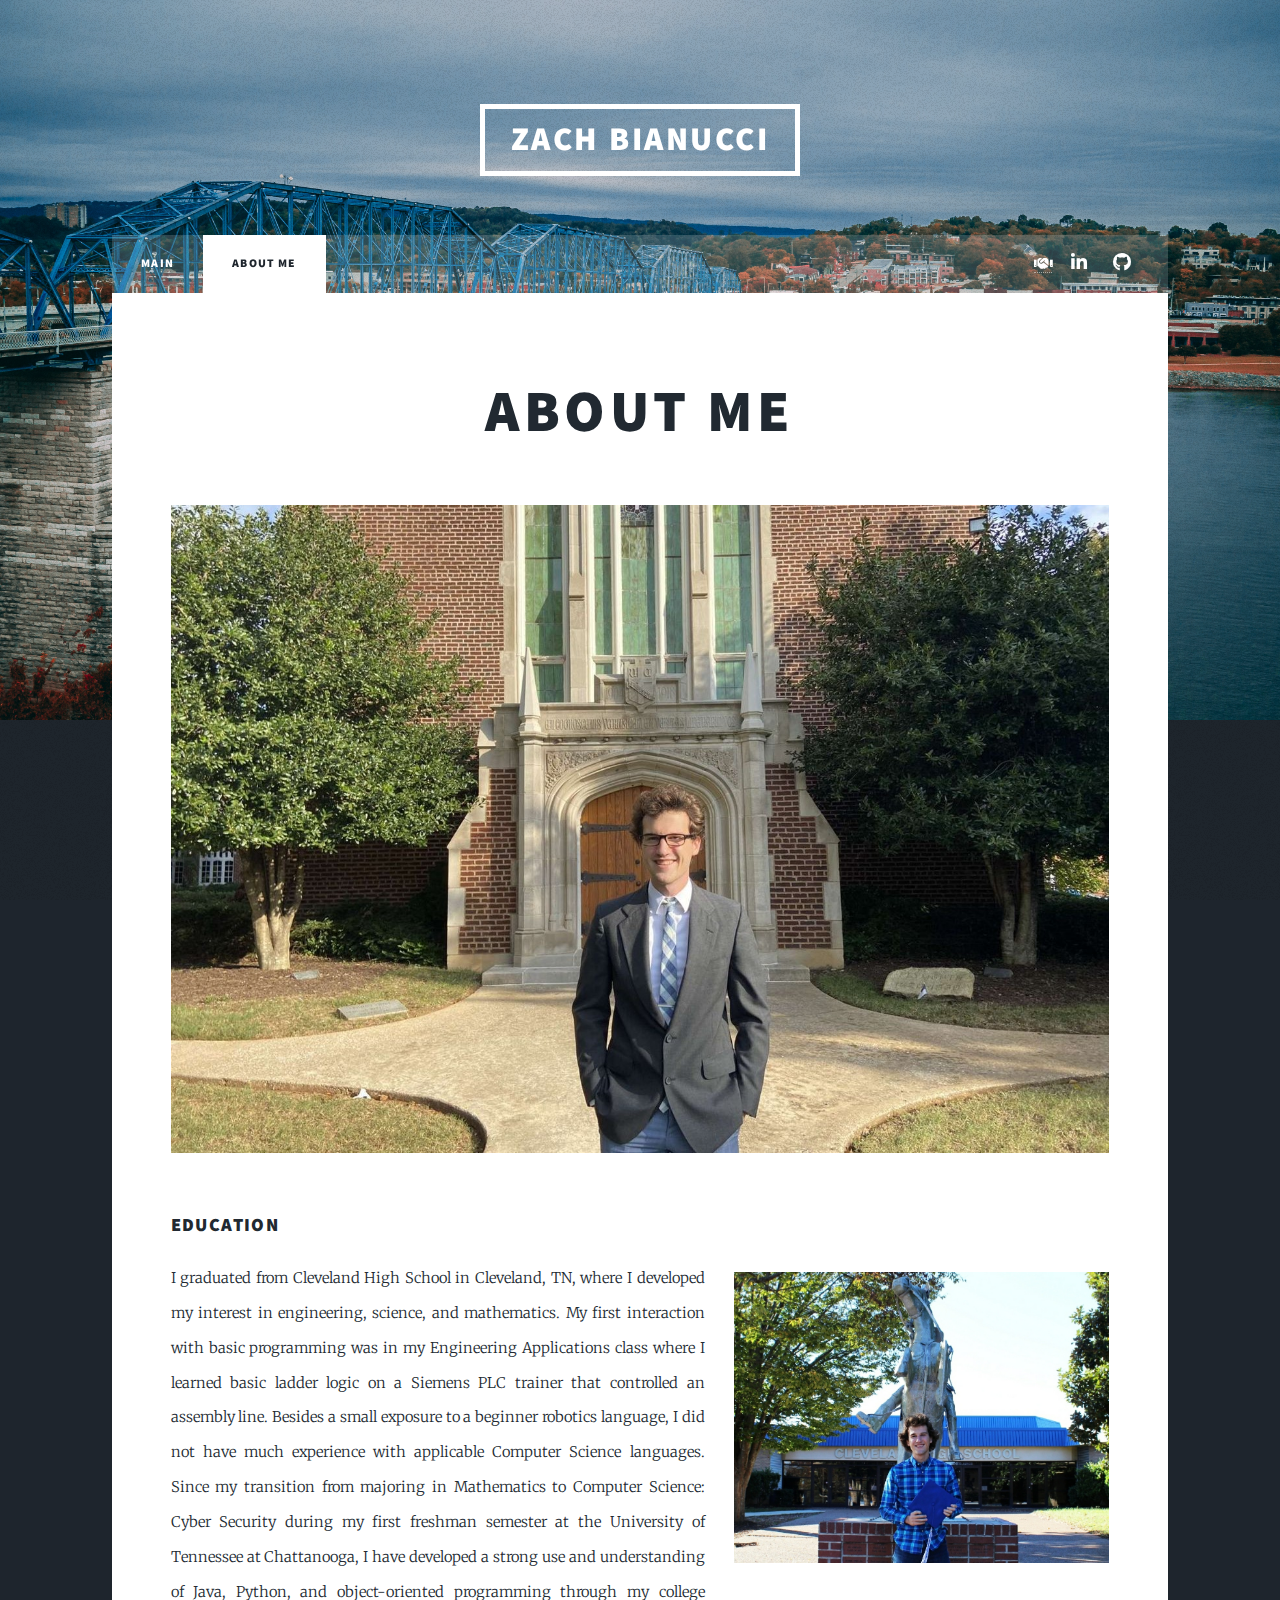
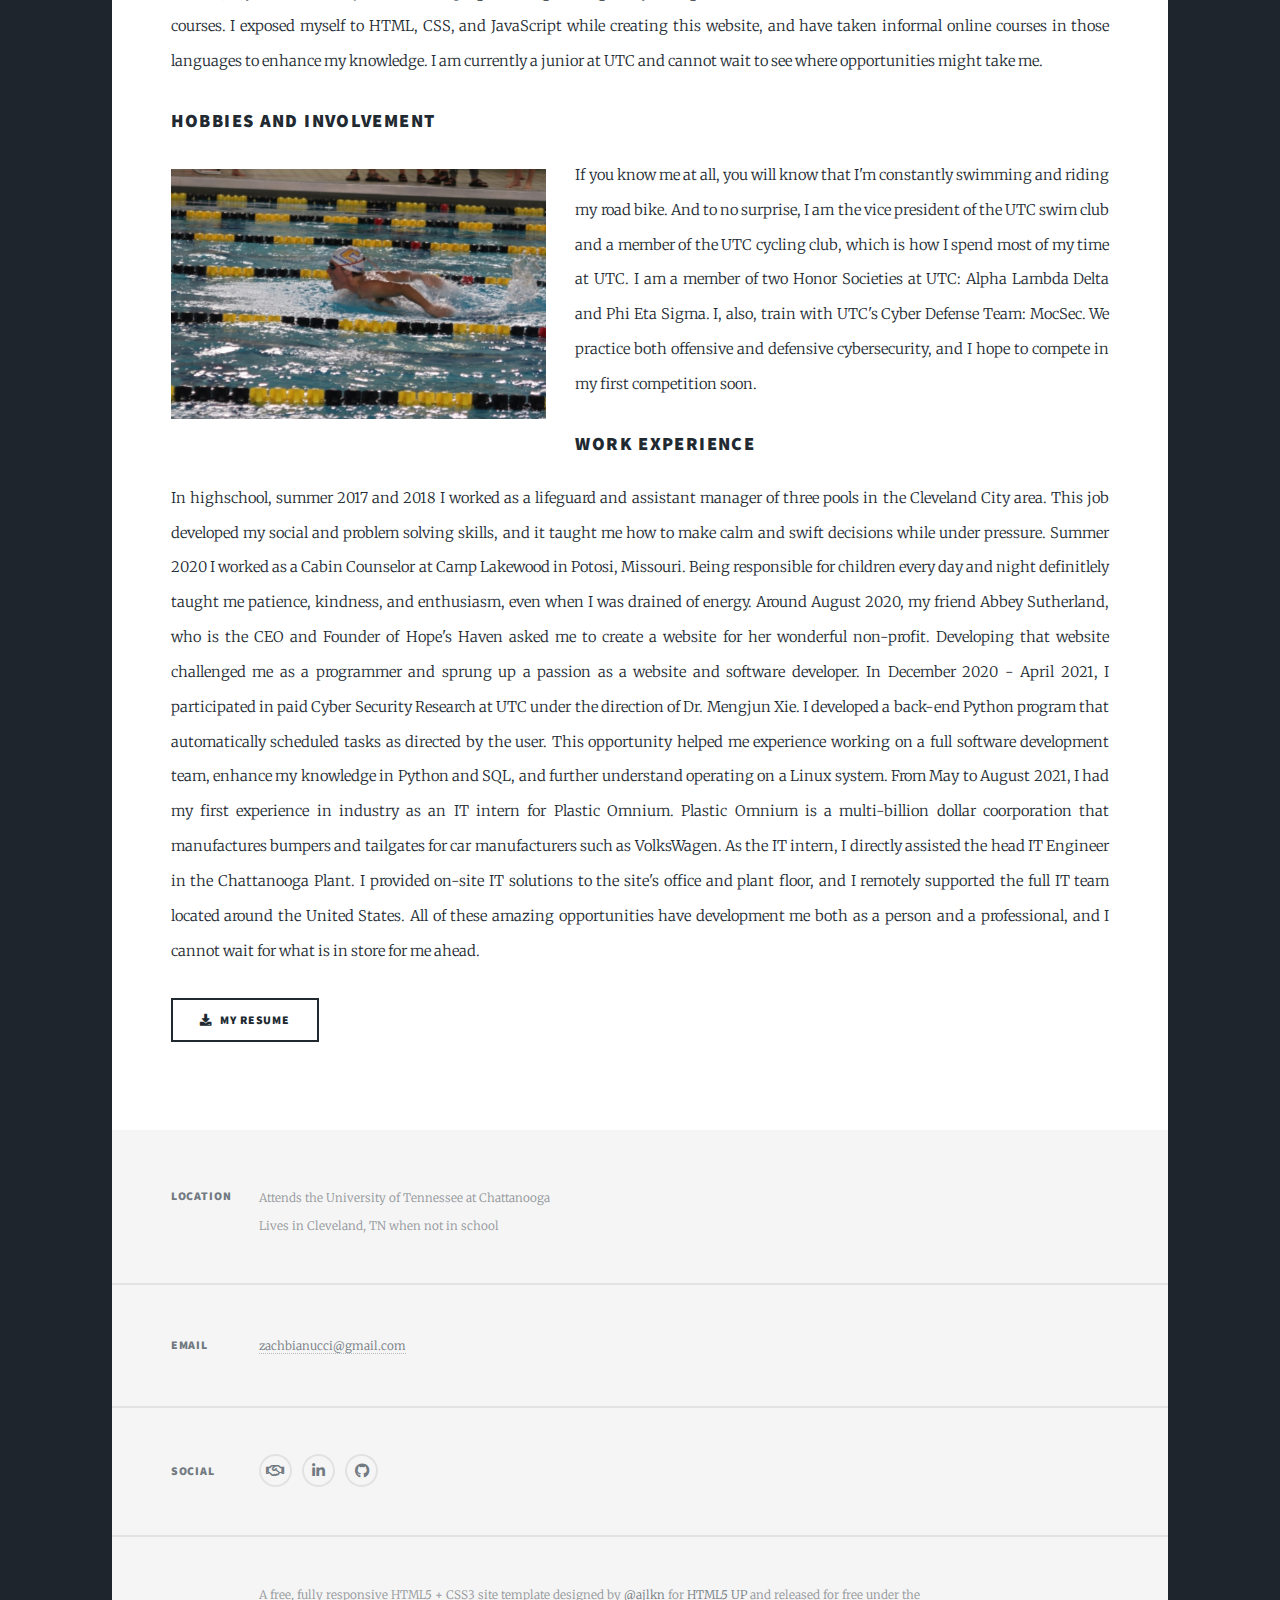
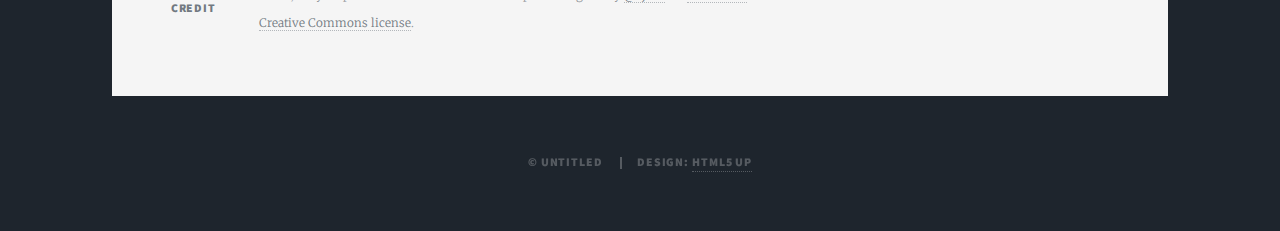
==== commit 16ff2624: "updated download and background" ====
--- a/aboutMe.html
+++ b/aboutMe.html
@@ -6,7 +6,14 @@
 	Free for personal and commercial use under the CCA 3.0 license (html5up.net/license)
 -->
 <html>
+  <meta http-equiv="cache-control" content="no-cache" />
+  <meta http-equiv="expires" content="0" />
+  <meta http-equiv="pragma" content="no-cache" />
   <head>
+    <meta
+      name="description"
+      content="Zach Bianucci is an undergraduate Computer Science: Cyber Security Student at the University of Tennessee at Chattanooga on track to graduate in May 2023. He has several projects posted on this portfolio that show his vast programming knowledge."
+    />
     <title>About Me</title>
     <meta charset="utf-8" />
     <meta
@@ -73,7 +80,7 @@
 
           <!--Profile picture-->
           <div class="image main">
-            <img src="images/AboutMeProfile.jpg" alt="" />
+            <img src="images/background.jpg" alt="" />
           </div>
 
           <h3>Education</h3>
@@ -146,9 +153,9 @@
           <ul class="actions">
             <li>
               <a
-                href="https://zbianucci.github.io/files/ZachBianucciResume.pdf"
+                href = "files/Zach Bianucci Resume.pdf"
                 class="button icon solid fa-download"
-                target="_blank"
+                download="Zach Bianucci Resume"
                 >My Resume</a
               >
             </li>
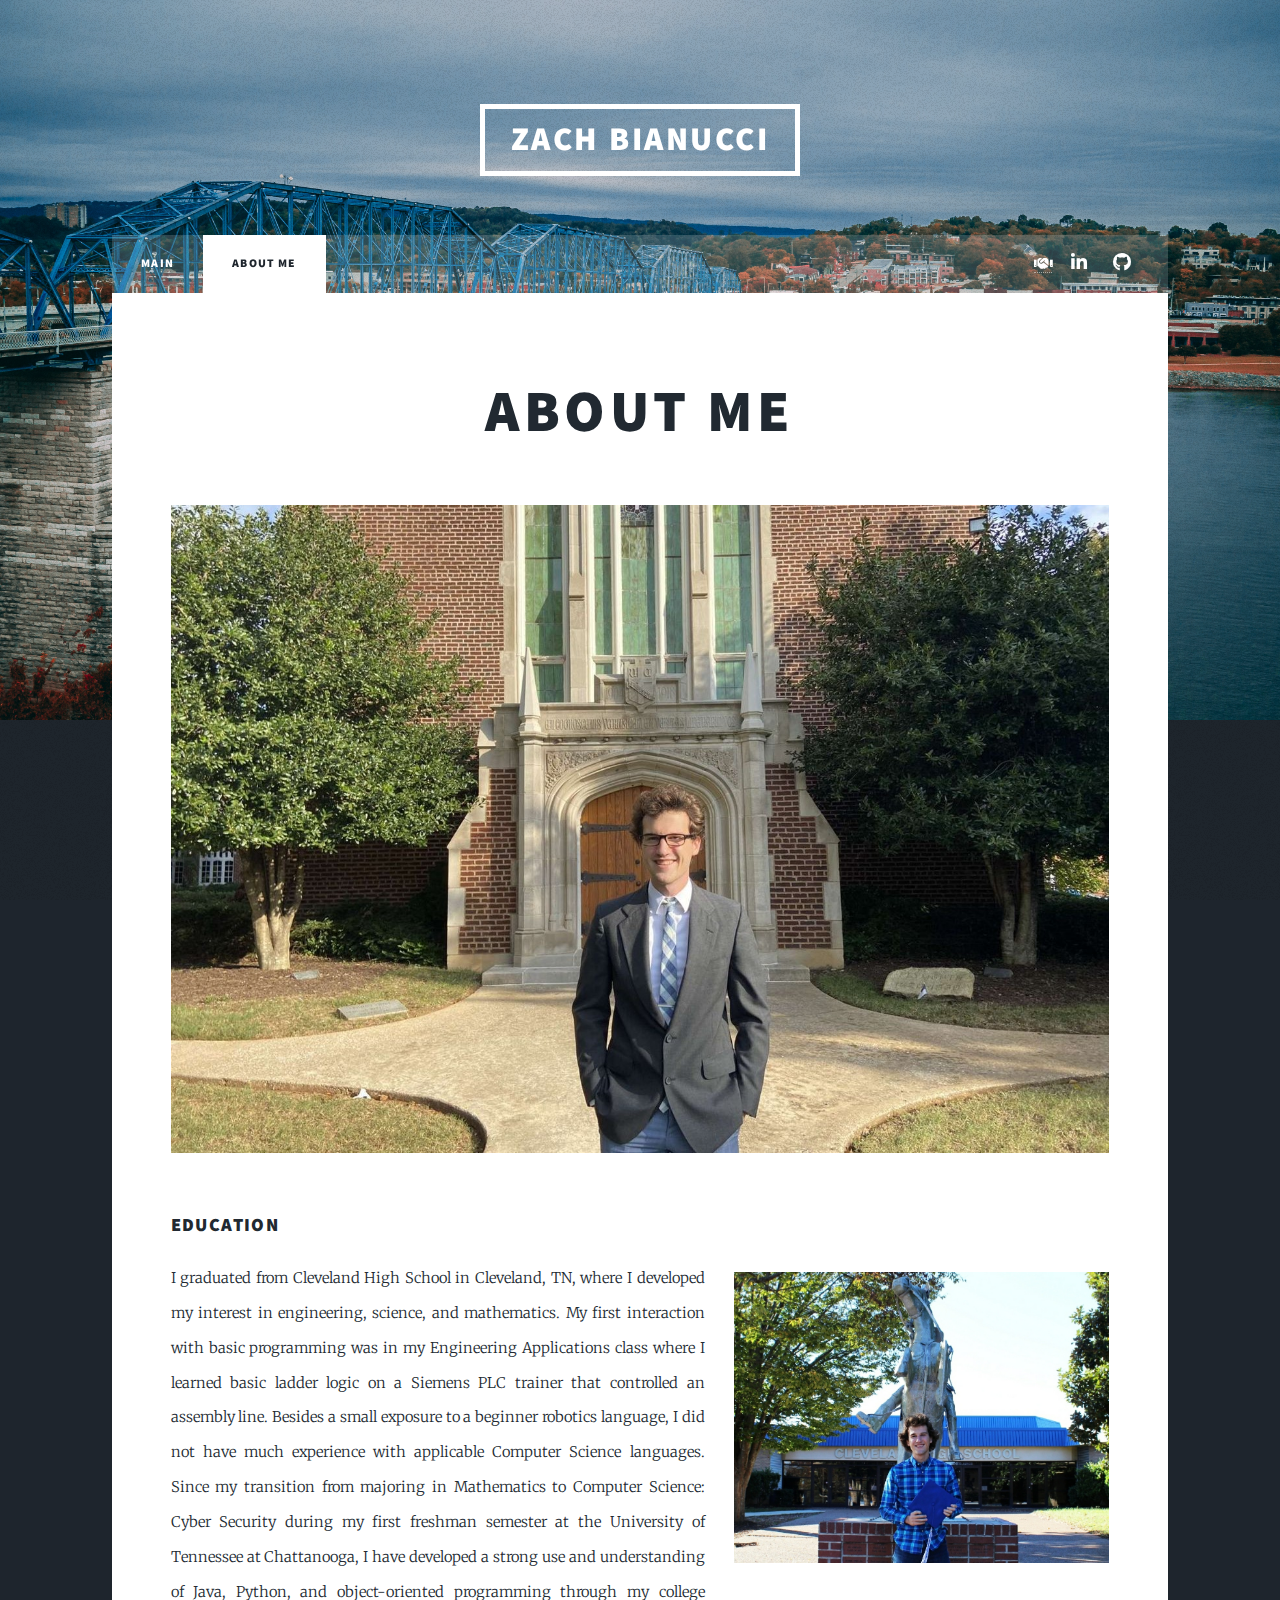
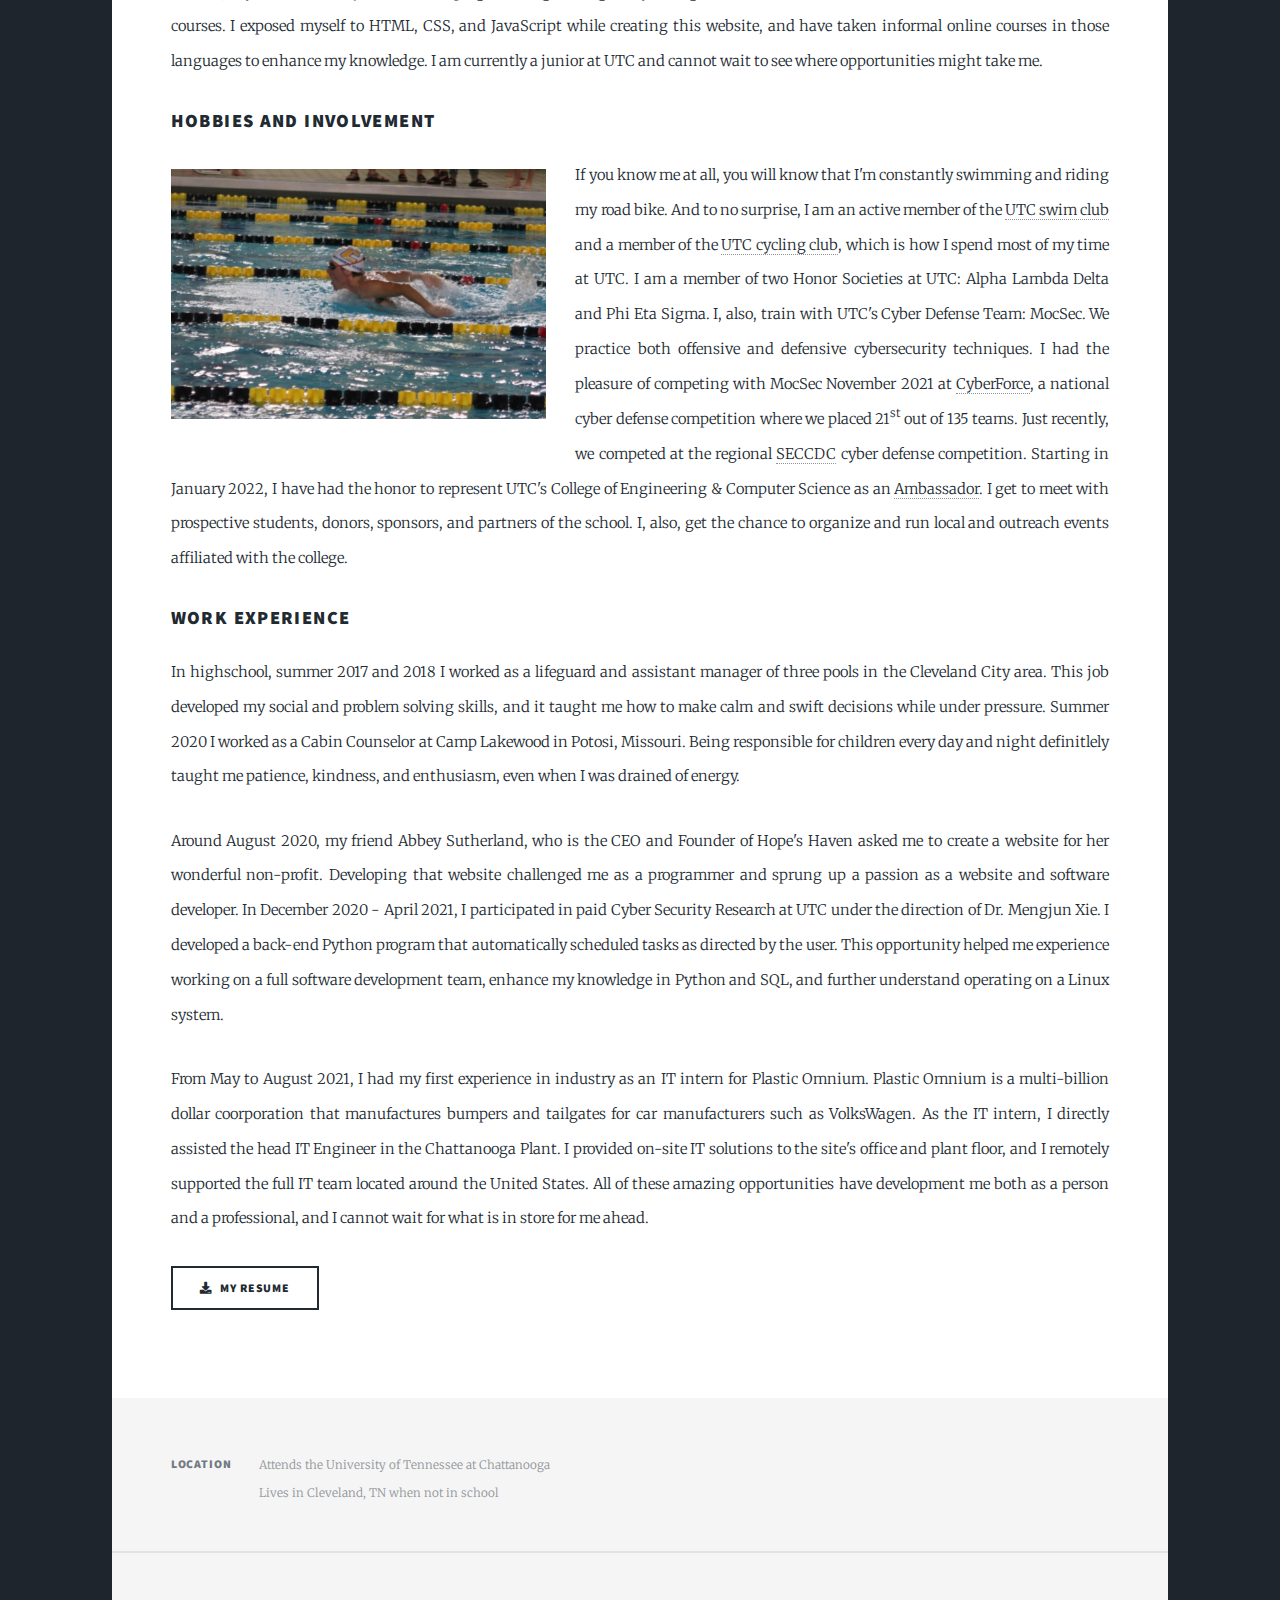
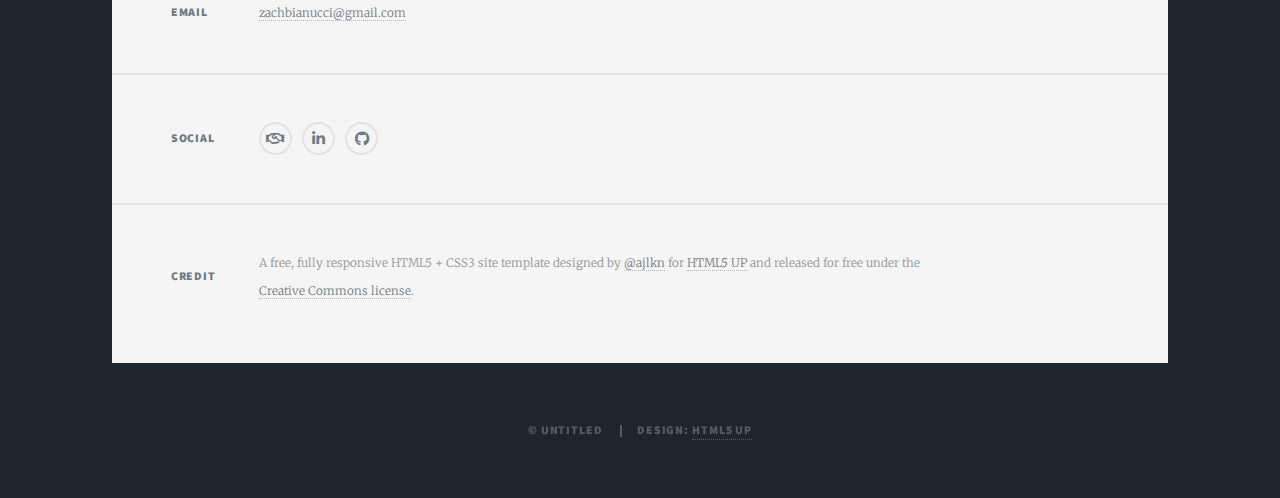
==== commit 95075a33: "updated information" ====
--- a/aboutMe.html
+++ b/aboutMe.html
@@ -111,13 +111,40 @@
               ><img src="images/Swimming.jpg" alt=""
             /></span>
             If you know me at all, you will know that I'm constantly swimming
-            and riding my road bike. And to no surprise, I am the vice president
-            of the UTC swim club and a member of the UTC cycling club, which is
-            how I spend most of my time at UTC. I am a member of two Honor
-            Societies at UTC: Alpha Lambda Delta and Phi Eta Sigma. I, also,
-            train with UTC's Cyber Defense Team: MocSec. We practice both
-            offensive and defensive cybersecurity, and I hope to compete in my
-            first competition soon.
+            and riding my road bike. And to no surprise, I am an active member
+            of the
+            <a href="https://www.instagram.com/utcwatermocs/" target="_blank"
+              >UTC swim club</a
+            >
+            and a member of the
+            <a href="https://www.instagram.com/utc_cycling/" target="_blank"
+              >UTC cycling club</a
+            >, which is how I spend most of my time at UTC. I am a member of two
+            Honor Societies at UTC: Alpha Lambda Delta and Phi Eta Sigma. I,
+            also, train with UTC's Cyber Defense Team: MocSec. We practice both
+            offensive and defensive cybersecurity techniques. I had the pleasure
+            of competing with MocSec November 2021 at
+            <a href="https://cyberforcecompetition.com/" target="_blank"
+              >CyberForce</a
+            >, a national cyber defense competition where we placed 21<sup
+              >st</sup
+            >
+            out of 135 teams. Just recently, we competed at the regional
+            <a
+              href="https://cyberinstitute.kennesaw.edu/seccdc/index.php"
+              target="_blank"
+              >SECCDC</a
+            >
+            cyber defense competition. Starting in January 2022, I have had the
+            honor to represent UTC's College of Engineering & Computer Science
+            as an
+            <a
+              href="https://www.utc.edu/engineering-and-computer-science/center-for-student-success/community-and-campus-service/student-ambassadors"
+              target="_blank"
+              >Ambassador</a
+            >. I get to meet with prospective students, donors, sponsors, and
+            partners of the school. I, also, get the chance to organize and run
+            local and outreach events affiliated with the college.
           </p>
           <h3>Work Experience</h3>
           <p>
@@ -128,20 +155,25 @@
             2020 I worked as a Cabin Counselor at Camp Lakewood in Potosi,
             Missouri. Being responsible for children every day and night
             definitlely taught me patience, kindness, and enthusiasm, even when
-            I was drained of energy. Around August 2020, my friend Abbey
-            Sutherland, who is the CEO and Founder of Hope's Haven asked me to
-            create a website for her wonderful non-profit. Developing that
-            website challenged me as a programmer and sprung up a passion as a
-            website and software developer. In December 2020 - April 2021, I
-            participated in paid Cyber Security Research at UTC under the
-            direction of Dr. Mengjun Xie. I developed a back-end Python program
-            that automatically scheduled tasks as directed by the user. This
-            opportunity helped me experience working on a full software
-            development team, enhance my knowledge in Python and SQL, and
-            further understand operating on a Linux system. From May to August
-            2021, I had my first experience in industry as an IT intern for
-            Plastic Omnium. Plastic Omnium is a multi-billion dollar
-            coorporation that manufactures bumpers and tailgates for car
+            I was drained of energy.
+          </p>
+          <p>
+            Around August 2020, my friend Abbey Sutherland, who is the CEO and
+            Founder of Hope's Haven asked me to create a website for her
+            wonderful non-profit. Developing that website challenged me as a
+            programmer and sprung up a passion as a website and software
+            developer. In December 2020 - April 2021, I participated in paid
+            Cyber Security Research at UTC under the direction of Dr. Mengjun
+            Xie. I developed a back-end Python program that automatically
+            scheduled tasks as directed by the user. This opportunity helped me
+            experience working on a full software development team, enhance my
+            knowledge in Python and SQL, and further understand operating on a
+            Linux system.
+          </p>
+          <p>
+            From May to August 2021, I had my first experience in industry as an
+            IT intern for Plastic Omnium. Plastic Omnium is a multi-billion
+            dollar coorporation that manufactures bumpers and tailgates for car
             manufacturers such as VolksWagen. As the IT intern, I directly
             assisted the head IT Engineer in the Chattanooga Plant. I provided
             on-site IT solutions to the site's office and plant floor, and I
@@ -153,7 +185,7 @@
           <ul class="actions">
             <li>
               <a
-                href = "files/Zach Bianucci Resume.pdf"
+                href="files/Zach Bianucci Resume.pdf"
                 class="button icon solid fa-download"
                 download="Zach Bianucci Resume"
                 >My Resume</a
